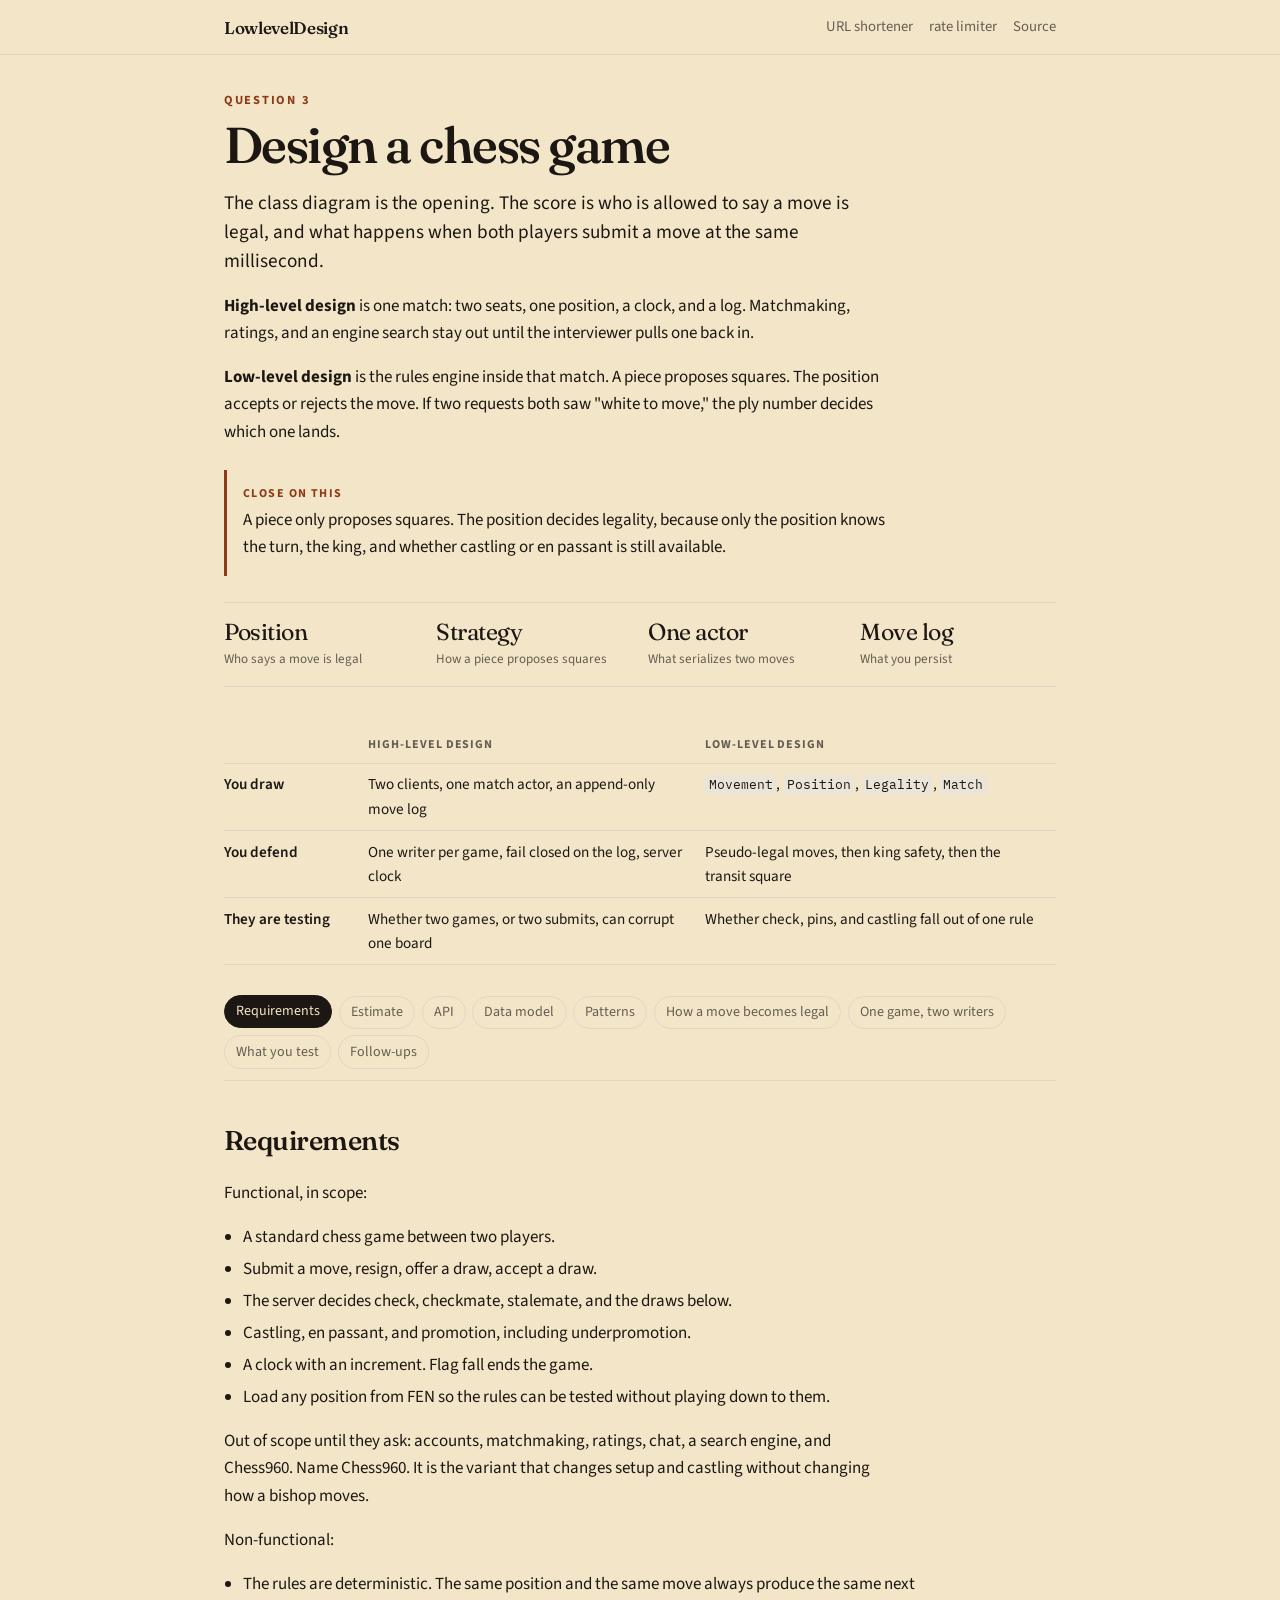
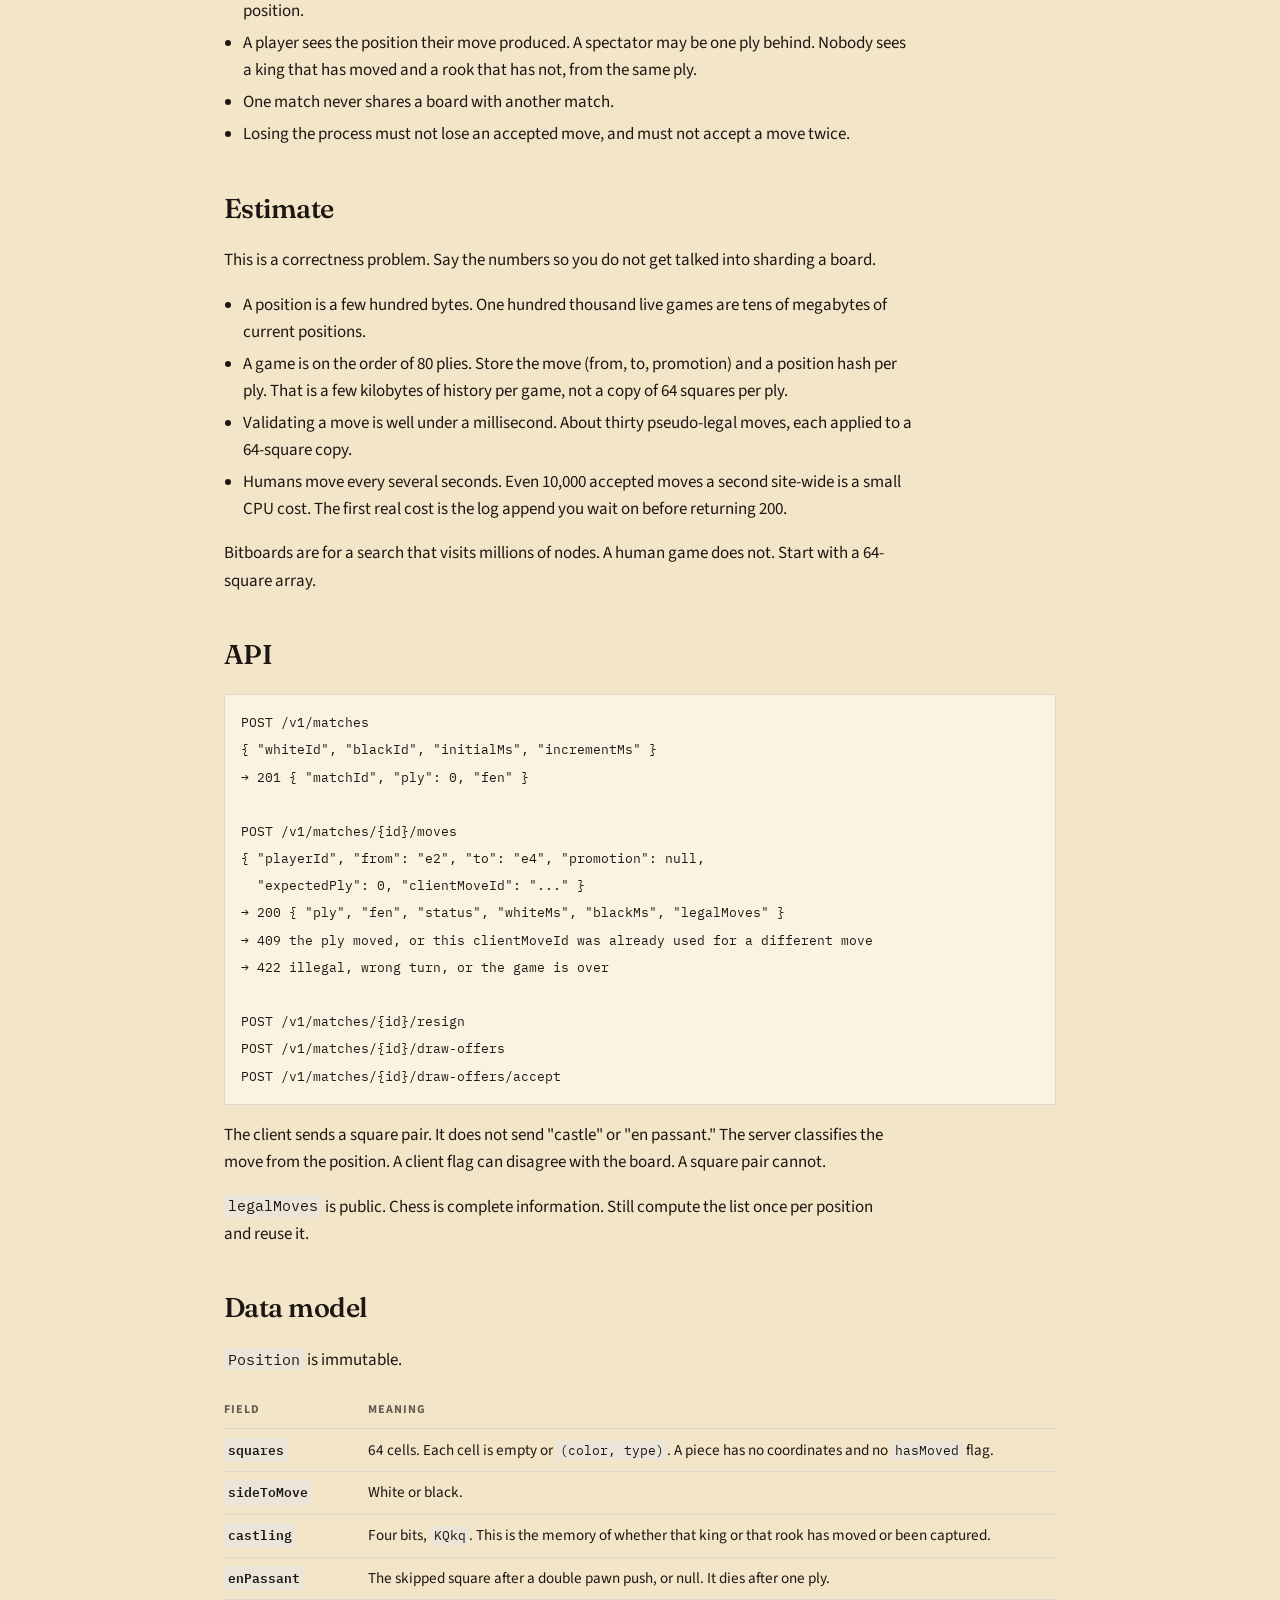
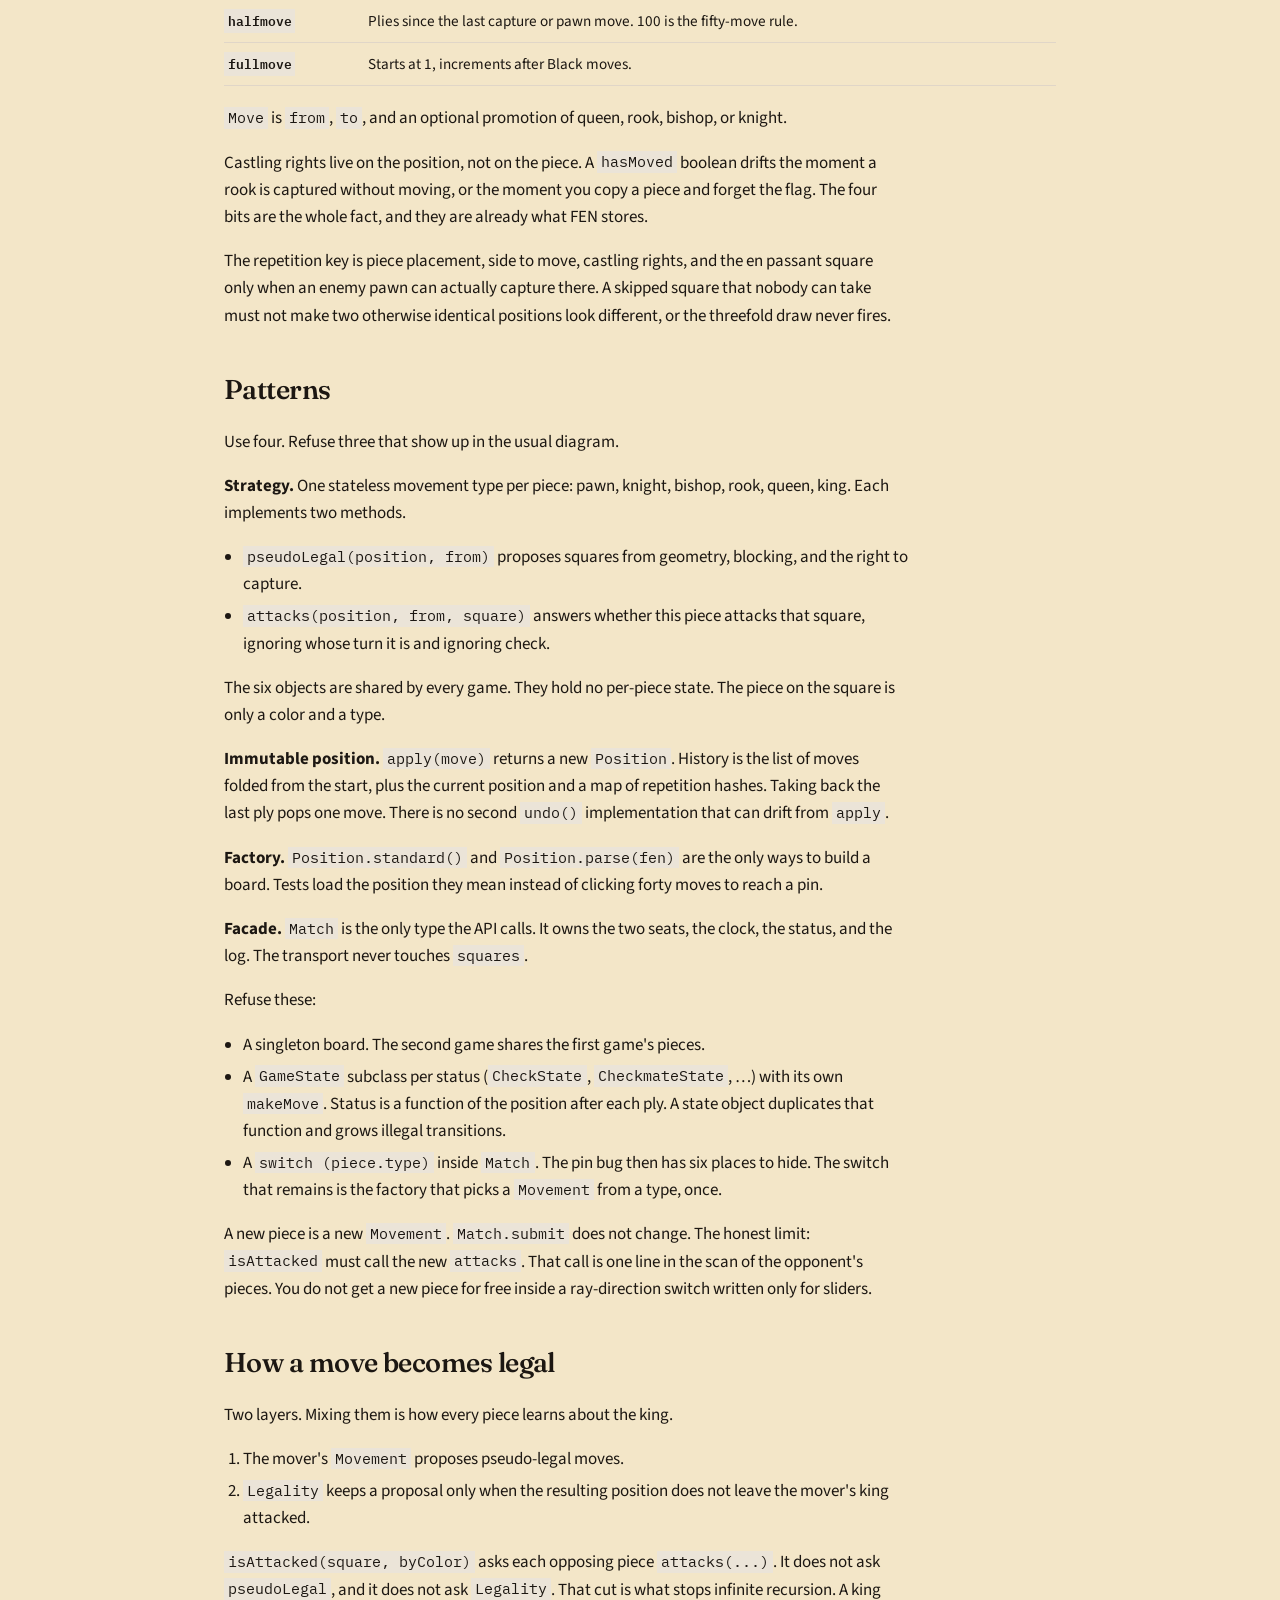
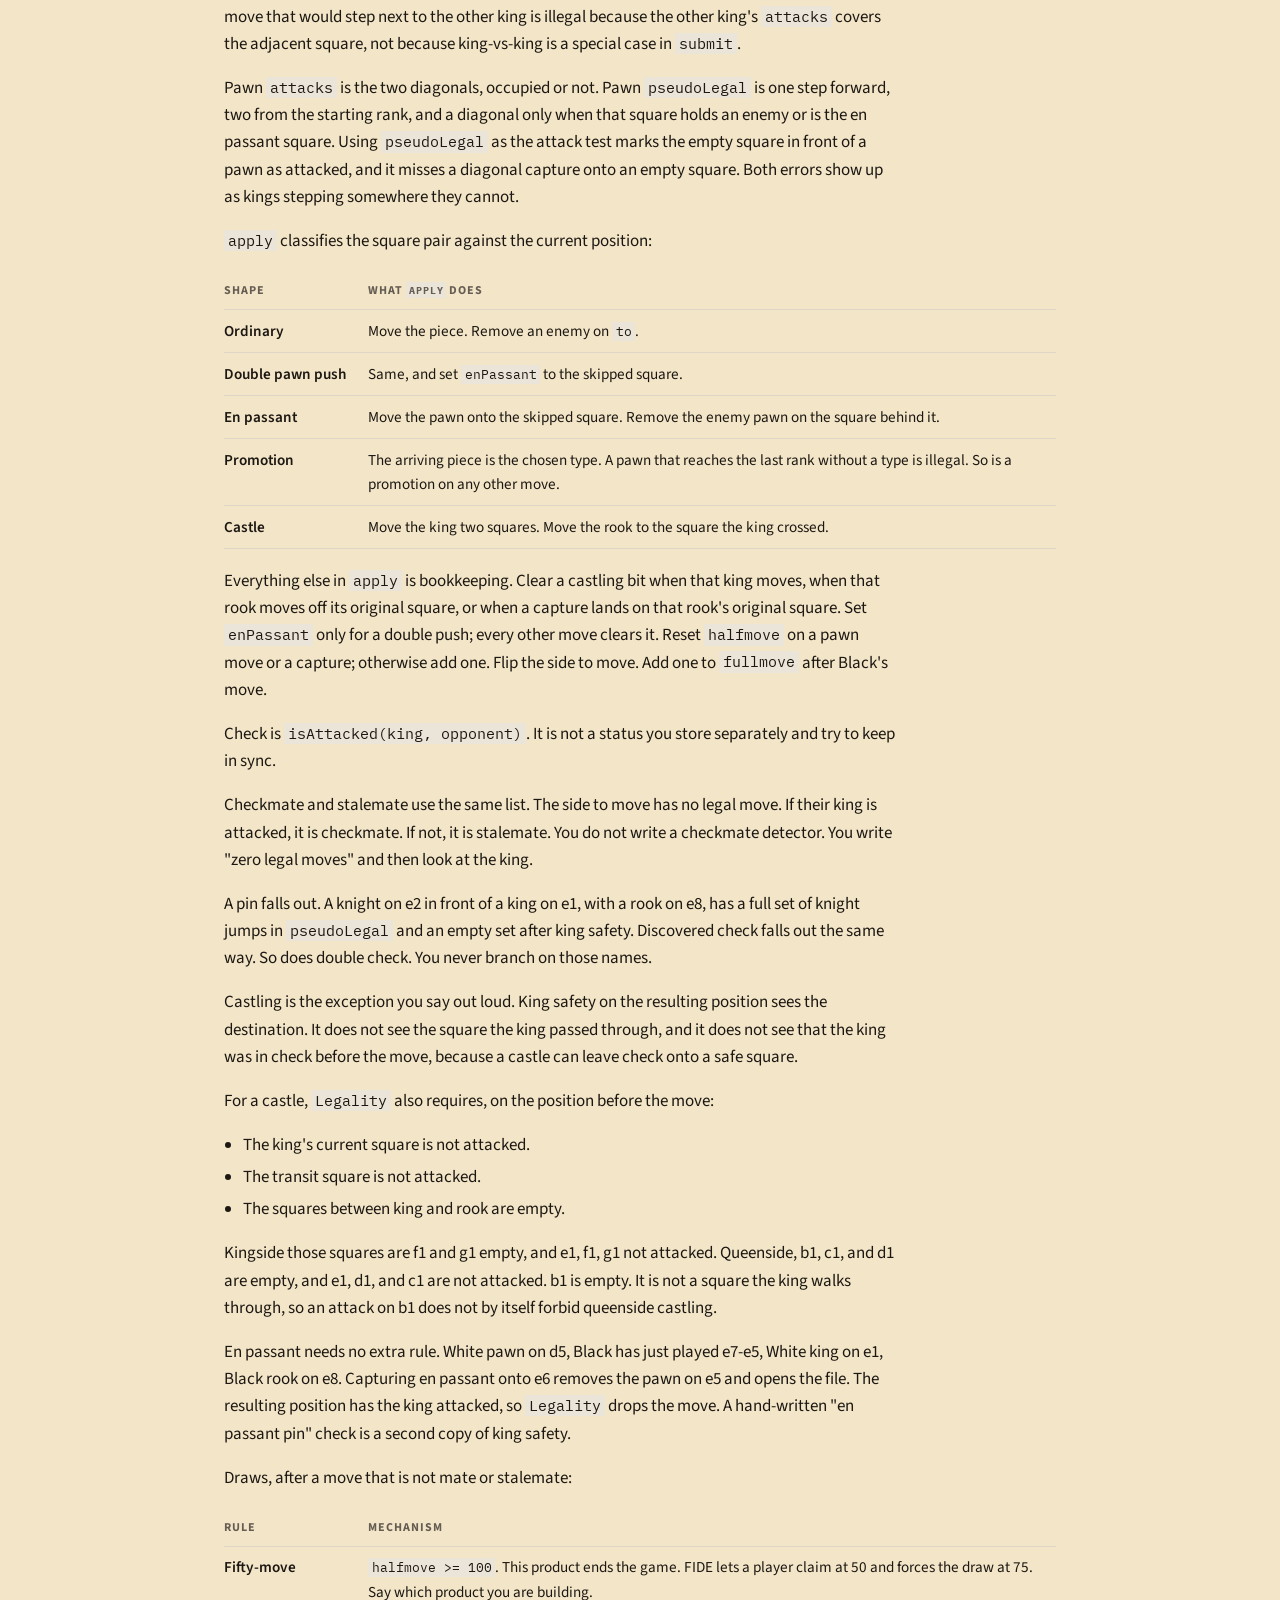
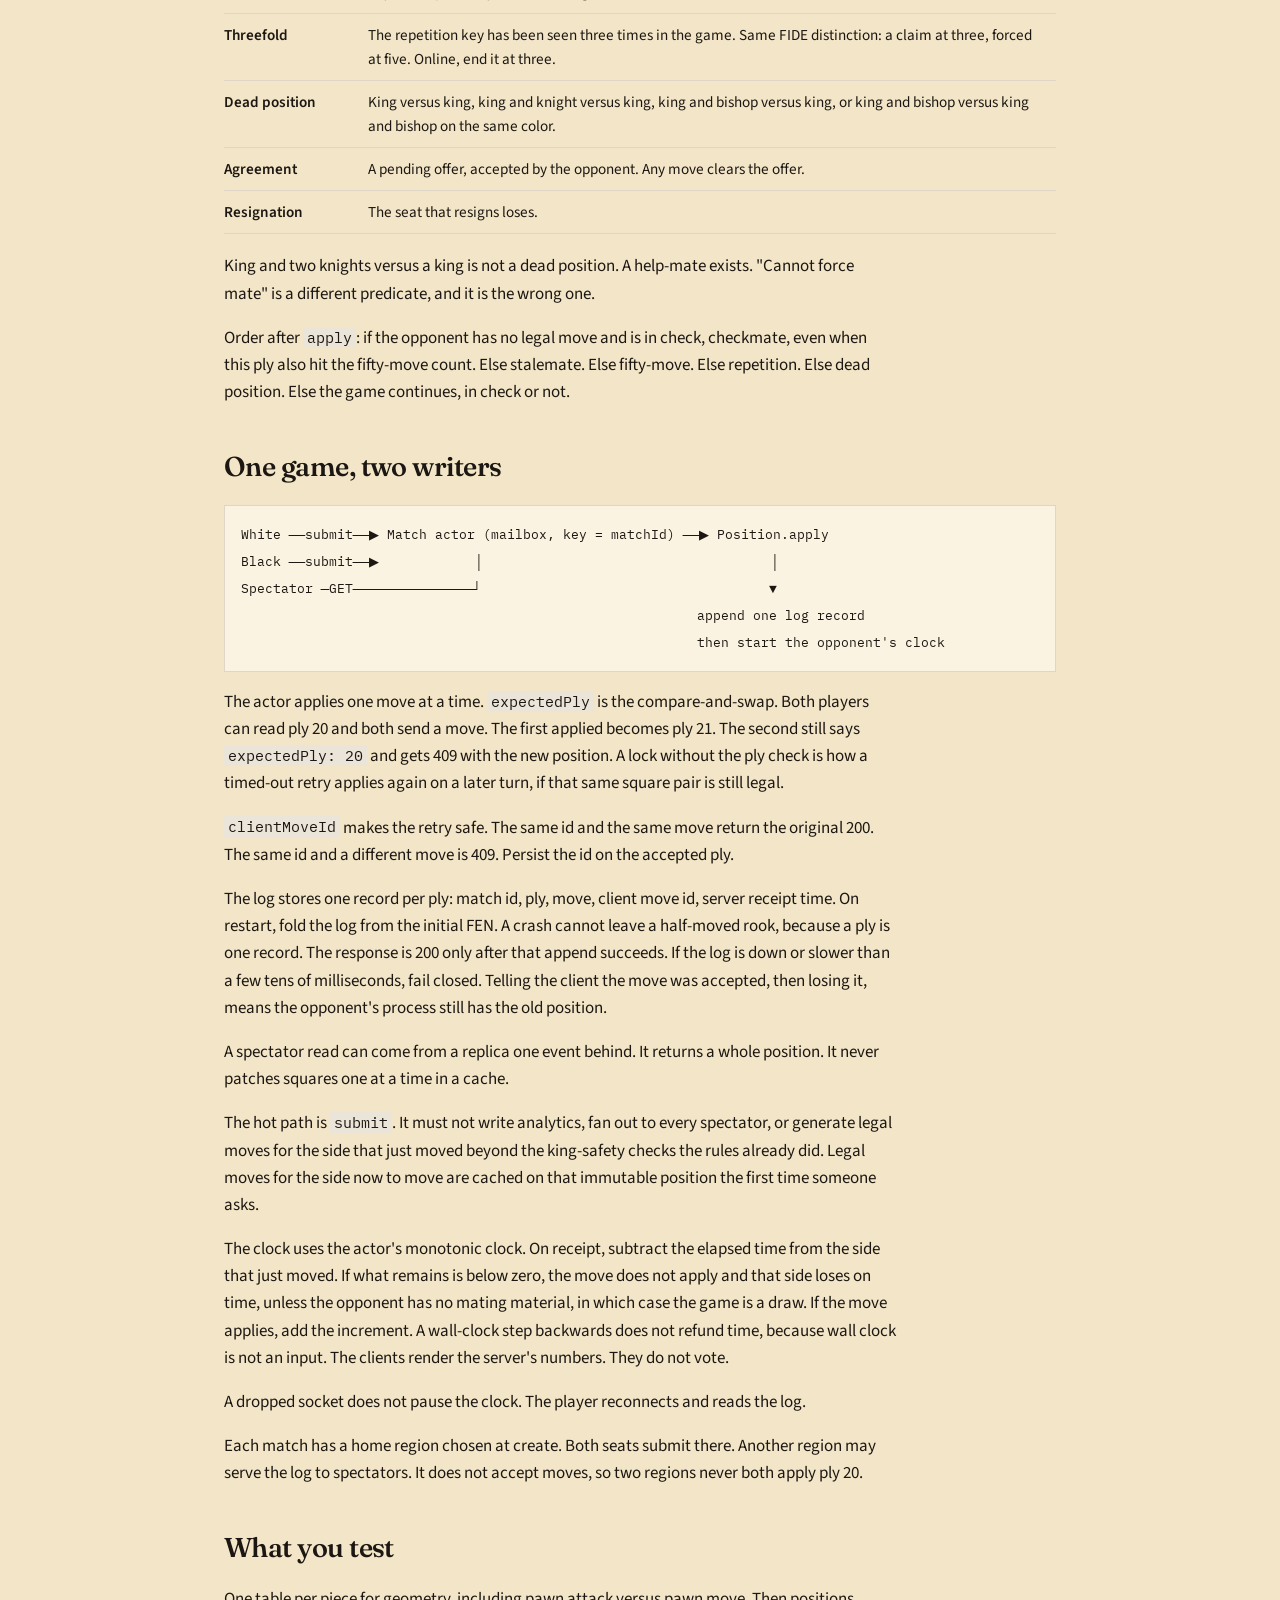
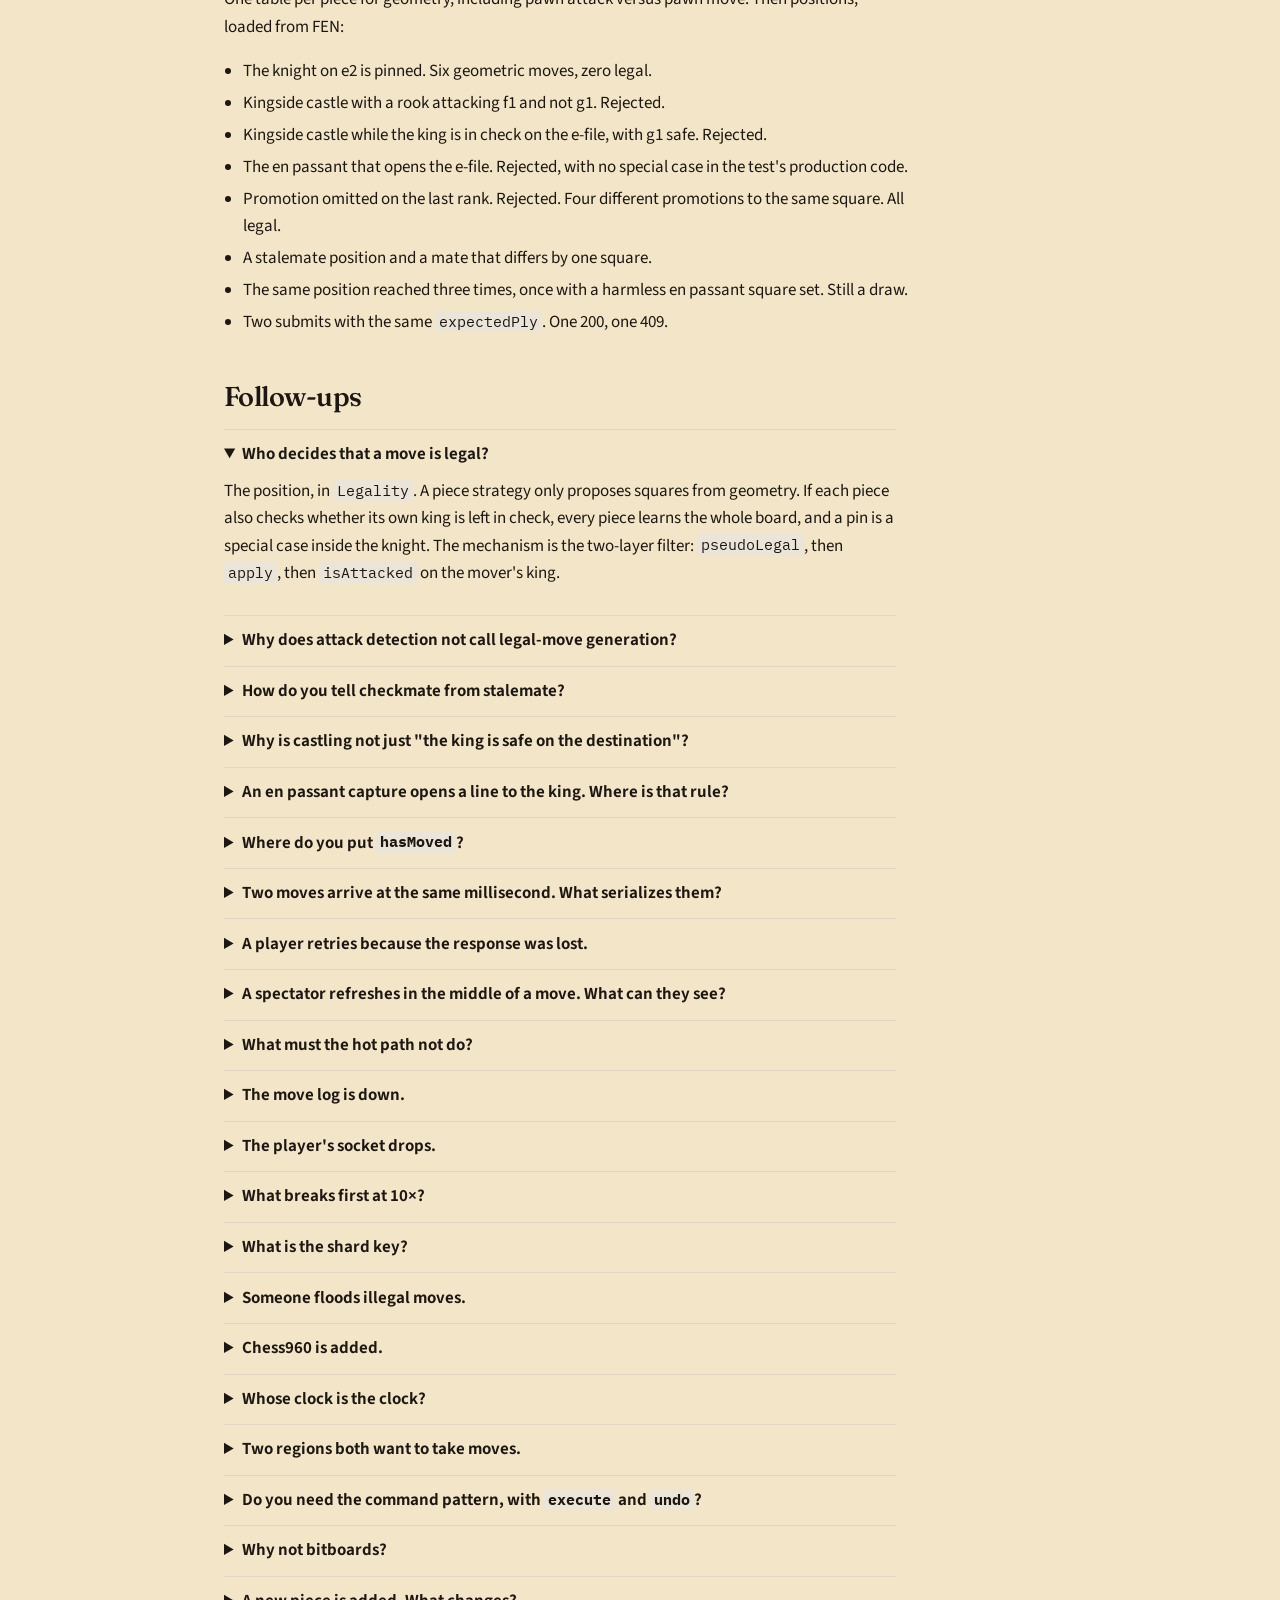
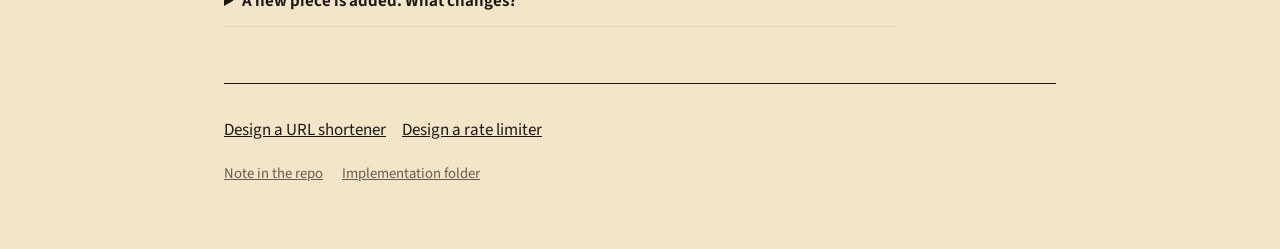
==== docs/chess/index.html @ bc248e8e "Add the chess game, with legality kept on the position." ====
<!DOCTYPE html>
<html lang="en">
<head>
  <meta charset="utf-8">
  <meta name="viewport" content="width=device-width, initial-scale=1">
  <title>Design a chess game · LowlevelDesign</title>
  <meta name="description" content="A piece only proposes squares. The position decides legality, because only the position knows the turn, the king, and whether castling or en passant is still available.">
  <link rel="canonical" href="https://kpvarma5899.github.io/LowlevelDesign/chess/">
  <link rel="preconnect" href="https://fonts.googleapis.com">
  <link rel="preconnect" href="https://fonts.gstatic.com" crossorigin>
  <link href="https://fonts.googleapis.com/css2?family=Fraunces:opsz,wght@9..144,560;9..144,640&family=IBM+Plex+Mono:wght@400;500&family=Source+Sans+3:ital,wght@0,400;0,600;0,700;1,400&display=swap" rel="stylesheet">
  <link rel="stylesheet" href="../assets/site.css">
</head>
<body>
  <header class="top">
    <div class="wrap top-inner">
      <a class="mark" href="../">LowlevelDesign</a>
      <nav class="top-nav" aria-label="Questions">
        <a href="../url-shortener/">URL shortener</a><a href="../rate-limiter/">rate limiter</a><a href="https://github.com/kpvarma5899/LowlevelDesign">Source</a>
      </nav>
    </div>
  </header>
  <main class="wrap question">
    <p class="kicker">Question 3</p>
    <h1>Design a chess game</h1>
    <p class="lede">The class diagram is the opening. The score is who is allowed to say a move is legal, and what happens when both players submit a move at the same millisecond.</p>
    <p class="preface"><strong>High-level design</strong> is one match: two seats, one position, a clock, and a log. Matchmaking, ratings, and an engine search stay out until the interviewer pulls one back in.</p><p class="preface"><strong>Low-level design</strong> is the rules engine inside that match. A piece proposes squares. The position accepts or rejects the move. If two requests both saw &quot;white to move,&quot; the ply number decides which one lands.</p>
    <blockquote class="close"><span class="close-label">Close on this</span>A piece only proposes squares. The position decides legality, because only the position knows the turn, the king, and whether castling or en passant is still available.</blockquote>
    <div class="stats"><div class="stat"><span class="stat-value">Position</span><span class="stat-label">Who says a move is legal</span></div><div class="stat"><span class="stat-value">Strategy</span><span class="stat-label">How a piece proposes squares</span></div><div class="stat"><span class="stat-value">One actor</span><span class="stat-label">What serializes two moves</span></div><div class="stat"><span class="stat-value">Move log</span><span class="stat-label">What you persist</span></div></div>
    <div class="table-wrap"><table class="compare"><thead><tr><th></th><th>High-level design</th><th>Low-level design</th></tr></thead><tbody><tr><th scope="row">You draw</th><td>Two clients, one match actor, an append-only move log</td><td><code>Movement</code>, <code>Position</code>, <code>Legality</code>, <code>Match</code></td></tr><tr><th scope="row">You defend</th><td>One writer per game, fail closed on the log, server clock</td><td>Pseudo-legal moves, then king safety, then the transit square</td></tr><tr><th scope="row">They are testing</th><td>Whether two games, or two submits, can corrupt one board</td><td>Whether check, pins, and castling fall out of one rule</td></tr></tbody></table></div>
    <nav class="sections" aria-label="Sections"><a href="#requirements">Requirements</a><a href="#estimate">Estimate</a><a href="#api">API</a><a href="#data-model">Data model</a><a href="#patterns">Patterns</a><a href="#how-a-move-becomes-legal">How a move becomes legal</a><a href="#one-game-two-writers">One game, two writers</a><a href="#what-you-test">What you test</a><a href="#follow-ups">Follow-ups</a></nav>
    <article class="prose"><h2 id="requirements">Requirements</h2>
<p>Functional, in scope:</p>
<ul><li>A standard chess game between two players.</li><li>Submit a move, resign, offer a draw, accept a draw.</li><li>The server decides check, checkmate, stalemate, and the draws below.</li><li>Castling, en passant, and promotion, including underpromotion.</li><li>A clock with an increment. Flag fall ends the game.</li><li>Load any position from FEN so the rules can be tested without playing down to them.</li></ul>
<p>Out of scope until they ask: accounts, matchmaking, ratings, chat, a search engine, and Chess960. Name Chess960. It is the variant that changes setup and castling without changing how a bishop moves.</p>
<p>Non-functional:</p>
<ul><li>The rules are deterministic. The same position and the same move always produce the same next position.</li><li>A player sees the position their move produced. A spectator may be one ply behind. Nobody sees a king that has moved and a rook that has not, from the same ply.</li><li>One match never shares a board with another match.</li><li>Losing the process must not lose an accepted move, and must not accept a move twice.</li></ul>
<h2 id="estimate">Estimate</h2>
<p>This is a correctness problem. Say the numbers so you do not get talked into sharding a board.</p>
<ul><li>A position is a few hundred bytes. One hundred thousand live games are tens of megabytes of current positions.</li><li>A game is on the order of 80 plies. Store the move (from, to, promotion) and a position hash per ply. That is a few kilobytes of history per game, not a copy of 64 squares per ply.</li><li>Validating a move is well under a millisecond. About thirty pseudo-legal moves, each applied to a 64-square copy.</li><li>Humans move every several seconds. Even 10,000 accepted moves a second site-wide is a small CPU cost. The first real cost is the log append you wait on before returning 200.</li></ul>
<p>Bitboards are for a search that visits millions of nodes. A human game does not. Start with a 64-square array.</p>
<h2 id="api">API</h2>
<pre><code>POST /v1/matches
{ &quot;whiteId&quot;, &quot;blackId&quot;, &quot;initialMs&quot;, &quot;incrementMs&quot; }
→ 201 { &quot;matchId&quot;, &quot;ply&quot;: 0, &quot;fen&quot; }

POST /v1/matches/{id}/moves
{ &quot;playerId&quot;, &quot;from&quot;: &quot;e2&quot;, &quot;to&quot;: &quot;e4&quot;, &quot;promotion&quot;: null,
  &quot;expectedPly&quot;: 0, &quot;clientMoveId&quot;: &quot;...&quot; }
→ 200 { &quot;ply&quot;, &quot;fen&quot;, &quot;status&quot;, &quot;whiteMs&quot;, &quot;blackMs&quot;, &quot;legalMoves&quot; }
→ 409 the ply moved, or this clientMoveId was already used for a different move
→ 422 illegal, wrong turn, or the game is over

POST /v1/matches/{id}/resign
POST /v1/matches/{id}/draw-offers
POST /v1/matches/{id}/draw-offers/accept</code></pre>
<p>The client sends a square pair. It does not send &quot;castle&quot; or &quot;en passant.&quot; The server classifies the move from the position. A client flag can disagree with the board. A square pair cannot.</p>
<p><code>legalMoves</code> is public. Chess is complete information. Still compute the list once per position and reuse it.</p>
<h2 id="data-model">Data model</h2>
<p><code>Position</code> is immutable.</p>
<div class="table-wrap"><table><thead><tr><th>Field</th><th>Meaning</th></tr></thead><tbody><tr><th scope="row"><code>squares</code></th><td>64 cells. Each cell is empty or <code>(color, type)</code>. A piece has no coordinates and no <code>hasMoved</code> flag.</td></tr><tr><th scope="row"><code>sideToMove</code></th><td>White or black.</td></tr><tr><th scope="row"><code>castling</code></th><td>Four bits, <code>KQkq</code>. This is the memory of whether that king or that rook has moved or been captured.</td></tr><tr><th scope="row"><code>enPassant</code></th><td>The skipped square after a double pawn push, or null. It dies after one ply.</td></tr><tr><th scope="row"><code>halfmove</code></th><td>Plies since the last capture or pawn move. 100 is the fifty-move rule.</td></tr><tr><th scope="row"><code>fullmove</code></th><td>Starts at 1, increments after Black moves.</td></tr></tbody></table></div>
<p><code>Move</code> is <code>from</code>, <code>to</code>, and an optional promotion of queen, rook, bishop, or knight.</p>
<p>Castling rights live on the position, not on the piece. A <code>hasMoved</code> boolean drifts the moment a rook is captured without moving, or the moment you copy a piece and forget the flag. The four bits are the whole fact, and they are already what FEN stores.</p>
<p>The repetition key is piece placement, side to move, castling rights, and the en passant square only when an enemy pawn can actually capture there. A skipped square that nobody can take must not make two otherwise identical positions look different, or the threefold draw never fires.</p>
<h2 id="patterns">Patterns</h2>
<p>Use four. Refuse three that show up in the usual diagram.</p>
<p><strong>Strategy.</strong> One stateless movement type per piece: pawn, knight, bishop, rook, queen, king. Each implements two methods.</p>
<ul><li><code>pseudoLegal(position, from)</code> proposes squares from geometry, blocking, and the right to capture.</li><li><code>attacks(position, from, square)</code> answers whether this piece attacks that square, ignoring whose turn it is and ignoring check.</li></ul>
<p>The six objects are shared by every game. They hold no per-piece state. The piece on the square is only a color and a type.</p>
<p><strong>Immutable position.</strong> <code>apply(move)</code> returns a new <code>Position</code>. History is the list of moves folded from the start, plus the current position and a map of repetition hashes. Taking back the last ply pops one move. There is no second <code>undo()</code> implementation that can drift from <code>apply</code>.</p>
<p><strong>Factory.</strong> <code>Position.standard()</code> and <code>Position.parse(fen)</code> are the only ways to build a board. Tests load the position they mean instead of clicking forty moves to reach a pin.</p>
<p><strong>Facade.</strong> <code>Match</code> is the only type the API calls. It owns the two seats, the clock, the status, and the log. The transport never touches <code>squares</code>.</p>
<p>Refuse these:</p>
<ul><li>A singleton board. The second game shares the first game's pieces.</li><li>A <code>GameState</code> subclass per status (<code>CheckState</code>, <code>CheckmateState</code>, …) with its own <code>makeMove</code>. Status is a function of the position after each ply. A state object duplicates that function and grows illegal transitions.</li><li>A <code>switch (piece.type)</code> inside <code>Match</code>. The pin bug then has six places to hide. The switch that remains is the factory that picks a <code>Movement</code> from a type, once.</li></ul>
<p>A new piece is a new <code>Movement</code>. <code>Match.submit</code> does not change. The honest limit: <code>isAttacked</code> must call the new <code>attacks</code>. That call is one line in the scan of the opponent's pieces. You do not get a new piece for free inside a ray-direction switch written only for sliders.</p>
<h2 id="how-a-move-becomes-legal">How a move becomes legal</h2>
<p>Two layers. Mixing them is how every piece learns about the king.</p>
<ol><li>The mover's <code>Movement</code> proposes pseudo-legal moves.</li><li><code>Legality</code> keeps a proposal only when the resulting position does not leave the mover's king attacked.</li></ol>
<p><code>isAttacked(square, byColor)</code> asks each opposing piece <code>attacks(...)</code>. It does not ask <code>pseudoLegal</code>, and it does not ask <code>Legality</code>. That cut is what stops infinite recursion. A king move that would step next to the other king is illegal because the other king's <code>attacks</code> covers the adjacent square, not because king-vs-king is a special case in <code>submit</code>.</p>
<p>Pawn <code>attacks</code> is the two diagonals, occupied or not. Pawn <code>pseudoLegal</code> is one step forward, two from the starting rank, and a diagonal only when that square holds an enemy or is the en passant square. Using <code>pseudoLegal</code> as the attack test marks the empty square in front of a pawn as attacked, and it misses a diagonal capture onto an empty square. Both errors show up as kings stepping somewhere they cannot.</p>
<p><code>apply</code> classifies the square pair against the current position:</p>
<div class="table-wrap"><table><thead><tr><th>Shape</th><th>What <code>apply</code> does</th></tr></thead><tbody><tr><th scope="row">Ordinary</th><td>Move the piece. Remove an enemy on <code>to</code>.</td></tr><tr><th scope="row">Double pawn push</th><td>Same, and set <code>enPassant</code> to the skipped square.</td></tr><tr><th scope="row">En passant</th><td>Move the pawn onto the skipped square. Remove the enemy pawn on the square behind it.</td></tr><tr><th scope="row">Promotion</th><td>The arriving piece is the chosen type. A pawn that reaches the last rank without a type is illegal. So is a promotion on any other move.</td></tr><tr><th scope="row">Castle</th><td>Move the king two squares. Move the rook to the square the king crossed.</td></tr></tbody></table></div>
<p>Everything else in <code>apply</code> is bookkeeping. Clear a castling bit when that king moves, when that rook moves off its original square, or when a capture lands on that rook's original square. Set <code>enPassant</code> only for a double push; every other move clears it. Reset <code>halfmove</code> on a pawn move or a capture; otherwise add one. Flip the side to move. Add one to <code>fullmove</code> after Black's move.</p>
<p>Check is <code>isAttacked(king, opponent)</code>. It is not a status you store separately and try to keep in sync.</p>
<p>Checkmate and stalemate use the same list. The side to move has no legal move. If their king is attacked, it is checkmate. If not, it is stalemate. You do not write a checkmate detector. You write &quot;zero legal moves&quot; and then look at the king.</p>
<p>A pin falls out. A knight on e2 in front of a king on e1, with a rook on e8, has a full set of knight jumps in <code>pseudoLegal</code> and an empty set after king safety. Discovered check falls out the same way. So does double check. You never branch on those names.</p>
<p>Castling is the exception you say out loud. King safety on the resulting position sees the destination. It does not see the square the king passed through, and it does not see that the king was in check before the move, because a castle can leave check onto a safe square.</p>
<p>For a castle, <code>Legality</code> also requires, on the position before the move:</p>
<ul><li>The king's current square is not attacked.</li><li>The transit square is not attacked.</li><li>The squares between king and rook are empty.</li></ul>
<p>Kingside those squares are f1 and g1 empty, and e1, f1, g1 not attacked. Queenside, b1, c1, and d1 are empty, and e1, d1, and c1 are not attacked. b1 is empty. It is not a square the king walks through, so an attack on b1 does not by itself forbid queenside castling.</p>
<p>En passant needs no extra rule. White pawn on d5, Black has just played e7-e5, White king on e1, Black rook on e8. Capturing en passant onto e6 removes the pawn on e5 and opens the file. The resulting position has the king attacked, so <code>Legality</code> drops the move. A hand-written &quot;en passant pin&quot; check is a second copy of king safety.</p>
<p>Draws, after a move that is not mate or stalemate:</p>
<div class="table-wrap"><table><thead><tr><th>Rule</th><th>Mechanism</th></tr></thead><tbody><tr><th scope="row">Fifty-move</th><td><code>halfmove &gt;= 100</code>. This product ends the game. FIDE lets a player claim at 50 and forces the draw at 75. Say which product you are building.</td></tr><tr><th scope="row">Threefold</th><td>The repetition key has been seen three times in the game. Same FIDE distinction: a claim at three, forced at five. Online, end it at three.</td></tr><tr><th scope="row">Dead position</th><td>King versus king, king and knight versus king, king and bishop versus king, or king and bishop versus king and bishop on the same color.</td></tr><tr><th scope="row">Agreement</th><td>A pending offer, accepted by the opponent. Any move clears the offer.</td></tr><tr><th scope="row">Resignation</th><td>The seat that resigns loses.</td></tr></tbody></table></div>
<p>King and two knights versus a king is not a dead position. A help-mate exists. &quot;Cannot force mate&quot; is a different predicate, and it is the wrong one.</p>
<p>Order after <code>apply</code>: if the opponent has no legal move and is in check, checkmate, even when this ply also hit the fifty-move count. Else stalemate. Else fifty-move. Else repetition. Else dead position. Else the game continues, in check or not.</p>
<h2 id="one-game-two-writers">One game, two writers</h2>
<pre><code>White ──submit──▶ Match actor (mailbox, key = matchId) ──▶ Position.apply
Black ──submit──▶            │                                    │
Spectator ─GET───────────────┘                                    ▼
                                                         append one log record
                                                         then start the opponent's clock</code></pre>
<p>The actor applies one move at a time. <code>expectedPly</code> is the compare-and-swap. Both players can read ply 20 and both send a move. The first applied becomes ply 21. The second still says <code>expectedPly: 20</code> and gets 409 with the new position. A lock without the ply check is how a timed-out retry applies again on a later turn, if that same square pair is still legal.</p>
<p><code>clientMoveId</code> makes the retry safe. The same id and the same move return the original 200. The same id and a different move is 409. Persist the id on the accepted ply.</p>
<p>The log stores one record per ply: match id, ply, move, client move id, server receipt time. On restart, fold the log from the initial FEN. A crash cannot leave a half-moved rook, because a ply is one record. The response is 200 only after that append succeeds. If the log is down or slower than a few tens of milliseconds, fail closed. Telling the client the move was accepted, then losing it, means the opponent's process still has the old position.</p>
<p>A spectator read can come from a replica one event behind. It returns a whole position. It never patches squares one at a time in a cache.</p>
<p>The hot path is <code>submit</code>. It must not write analytics, fan out to every spectator, or generate legal moves for the side that just moved beyond the king-safety checks the rules already did. Legal moves for the side now to move are cached on that immutable position the first time someone asks.</p>
<p>The clock uses the actor's monotonic clock. On receipt, subtract the elapsed time from the side that just moved. If what remains is below zero, the move does not apply and that side loses on time, unless the opponent has no mating material, in which case the game is a draw. If the move applies, add the increment. A wall-clock step backwards does not refund time, because wall clock is not an input. The clients render the server's numbers. They do not vote.</p>
<p>A dropped socket does not pause the clock. The player reconnects and reads the log.</p>
<p>Each match has a home region chosen at create. Both seats submit there. Another region may serve the log to spectators. It does not accept moves, so two regions never both apply ply 20.</p>
<h2 id="what-you-test">What you test</h2>
<p>One table per piece for geometry, including pawn attack versus pawn move. Then positions, loaded from FEN:</p>
<ul><li>The knight on e2 is pinned. Six geometric moves, zero legal.</li><li>Kingside castle with a rook attacking f1 and not g1. Rejected.</li><li>Kingside castle while the king is in check on the e-file, with g1 safe. Rejected.</li><li>The en passant that opens the e-file. Rejected, with no special case in the test's production code.</li><li>Promotion omitted on the last rank. Rejected. Four different promotions to the same square. All legal.</li><li>A stalemate position and a mate that differs by one square.</li><li>The same position reached three times, once with a harmless en passant square set. Still a draw.</li><li>Two submits with the same <code>expectedPly</code>. One 200, one 409.</li></ul>
<h2 id="follow-ups">Follow-ups</h2>
<details class="qa" open>
        <summary>Who decides that a move is legal?</summary>
        <div class="qa-body"><p>The position, in <code>Legality</code>. A piece strategy only proposes squares from geometry. If each piece also checks whether its own king is left in check, every piece learns the whole board, and a pin is a special case inside the knight. The mechanism is the two-layer filter: <code>pseudoLegal</code>, then <code>apply</code>, then <code>isAttacked</code> on the mover's king.</p></div>
      </details>
<details class="qa">
        <summary>Why does attack detection not call legal-move generation?</summary>
        <div class="qa-body"><p><code>isAttacked</code> is on the path that decides whether a move is legal. If it calls back into <code>Legality</code>, a king move recurses forever. <code>attacks</code> is geometry only. Pawn attacks are the diagonals even when the square is empty. That is also why a king cannot step diagonally in front of a pawn.</p></div>
      </details>
<details class="qa">
        <summary>How do you tell checkmate from stalemate?</summary>
        <div class="qa-body"><p>The side to move has no legal move. Attacked king: checkmate. Safe king: stalemate. Both answers come from the list you already built to accept the previous move's result. A dedicated mate search that forgets stalemate will call a stalemate a win.</p></div>
      </details>
<details class="qa">
        <summary>Why is castling not just &quot;the king is safe on the destination&quot;?</summary>
        <div class="qa-body"><p>The destination test does not look at the square the king crossed, and a castle can leave a check. White king on e1 in check from a rook on e8 can land on a safe g1 if you only inspect the result. Reject a castle when e1, the transit square, or the destination is attacked. Kingside transit is f1. Queenside transit is d1. An attack on b1 does not forbid queenside castling. b1 only has to be empty.</p></div>
      </details>
<details class="qa">
        <summary>An en passant capture opens a line to the king. Where is that rule?</summary>
        <div class="qa-body"><p>Nowhere of its own. Apply the capture, including removing the pawn that was passed, and ask whether the mover's king is attacked. White pawn d5 takes on e6, the black pawn on e5 disappears, the rook on e8 sees the king on e1. The move is dropped by the same filter as a pin. A second &quot;en passant pin&quot; function will drift from that filter.</p></div>
      </details>
<details class="qa">
        <summary>Where do you put <code>hasMoved</code>?</summary>
        <div class="qa-body"><p>On the position, as four castling bits. A boolean on the rook is wrong the moment the rook is captured on its home square without ever moving: the other side's right has to disappear, and the captured piece may already be off the board. FEN already stores the four bits. Clearing them inside <code>apply</code> on a king move, a rook move, or a capture on a home rook square keeps a single writer.</p></div>
      </details>
<details class="qa">
        <summary>Two moves arrive at the same millisecond. What serializes them?</summary>
        <div class="qa-body"><p>One actor per <code>matchId</code>, and <code>expectedPly</code> on the write. The mailbox orders the two requests. The first apply advances the ply. The second fails the compare with 409. Check-then-apply from two gateway threads, with no ply condition, lets both observe &quot;white to move&quot; and both write. The durable form of the same lock is an append of ply N that is unique on <code>(matchId, ply)</code>.</p></div>
      </details>
<details class="qa">
        <summary>A player retries because the response was lost.</summary>
        <div class="qa-body"><p>Same <code>clientMoveId</code> and the same move returns the stored 200 and does not append again. The id is kept with the ply. A lock alone does not do this: after a timeout the client retries, the ply has moved, and a still-legal square pair would be applied a second time.</p></div>
      </details>
<details class="qa">
        <summary>A spectator refreshes in the middle of a move. What can they see?</summary>
        <div class="qa-body"><p>A whole position from ply N or ply N+1. The log record is the ply. The response to the mover is the position the actor just produced, so the mover has read-your-writes. A replica can lag by one record. A cache that updates the king square and the rook square as two writes can show a castle half-done. Do not cache squares. Cache positions.</p></div>
      </details>
<details class="qa">
        <summary>What must the hot path not do?</summary>
        <div class="qa-body"><p><code>submit</code> applies one pure function and appends one record. It does not write an analytics event in that request, and it does not notify spectators synchronously. Legal-move dots for the side to move are memoized on the position, which is immutable, so the memo cannot go stale underneath a later ply.</p></div>
      </details>
<details class="qa">
        <summary>The move log is down.</summary>
        <div class="qa-body"><p>Fail closed. Return an error, leave the ply where it was, let the client retry the same <code>clientMoveId</code>. Accepting the move in memory and hoping the log returns means a restart resurrects the other position. A log that takes longer than a few tens of milliseconds has already failed. The clock does not depend on the log. It is monotonic time inside the actor.</p></div>
      </details>
<details class="qa">
        <summary>The player's socket drops.</summary>
        <div class="qa-body"><p>The clock keeps running. Flag fall still counts. Reconnect is a read of the log. Pausing on disconnect turns a dropped network into free time.</p></div>
      </details>
<details class="qa">
        <summary>What breaks first at 10×?</summary>
        <div class="qa-body"><p>Not the rules. A move check is under a millisecond, and 10× human traffic is still a small CPU number. The first limit is the commit you wait for on every ply, if each move forces its own fsync. Group the commits by a few milliseconds, and still wait for the commit before 200. The second limit is the actor thread, if a search or a spectator fanout runs on it. The bot is another client of <code>submit</code>. It thinks somewhere else.</p></div>
      </details>
<details class="qa">
        <summary>What is the shard key?</summary>
        <div class="qa-body"><p><code>matchId</code>. Every ply of that game goes to the same actor and the same log partition. Split the plies and two regions can both accept ply 20. A player's other games are other match ids and can live elsewhere.</p></div>
      </details>
<details class="qa">
        <summary>Someone floods illegal moves.</summary>
        <div class="qa-body"><p>Reject wrong turn, illegal geometry, and &quot;game over&quot; before any append. That check is in memory on the actor. A flood of legal-looking garbage still costs a <code>Legality</code> call, so put a small per-player limit on <code>submit</code> in front of the actor. One premove is enough if you want premoves, and it is checked again when that ply arrives. It is not an applied move.</p></div>
      </details>
<details class="qa">
        <summary>Chess960 is added.</summary>
        <div class="qa-body"><p>Movement strategies stay. The starting position becomes a parameter, and castling stops meaning &quot;king moves two squares and the rook is in the corner.&quot; One function returns king from, king to, rook from, rook to, and the transit squares, from the rights and the current squares. Standard chess is that function with the rooks on a and h. Encoding &quot;h1 rook to f1&quot; in <code>apply</code> is the line Chess960 breaks.</p></div>
      </details>
<details class="qa">
        <summary>Whose clock is the clock?</summary>
        <div class="qa-body"><p>The actor's monotonic clock. Subtract elapsed time when the move arrives, then add the increment only if the move is accepted. A backwards NTP step on a wall clock must not put time back, so wall clock is not an input. If the receipt time is already past zero, the move is not applied. Mate on a move that arrived in time is still mate. Flag fall against a side with no mating material is a draw, using the same material check as a dead position.</p></div>
      </details>
<details class="qa">
        <summary>Two regions both want to take moves.</summary>
        <div class="qa-body"><p>Only the home region, chosen at create, accepts <code>submit</code>. Other regions serve the log to spectators. The games are disjoint by <code>matchId</code>, so a ply does not need a cross-region lock. Letting both regions write means the uniqueness of <code>(matchId, ply)</code> becomes a distributed transaction on the hot path.</p></div>
      </details>
<details class="qa">
        <summary>Do you need the command pattern, with <code>execute</code> and <code>undo</code>?</summary>
        <div class="qa-body"><p>The move is a value and <code>apply</code> is a pure function. Undo of the last ply pops that value and keeps the previous position, which you already hold. A mutable <code>undo</code> is a second writer of the same squares. The tests will pass on <code>apply</code> and fail on <code>undo</code>, or the reverse. Folding the log from the initial FEN is the restart path, and it is the same function as live play.</p></div>
      </details>
<details class="qa">
        <summary>Why not bitboards?</summary>
        <div class="qa-body"><p>A search that visits millions of nodes is paying for move generation. This match visits about thirty moves per human ply. A <code>Piece[64]</code> is the model you can draw and test. Bitboards are the optimization after a profiler shows <code>apply</code> inside a bot, and that bot should not run on the match actor anyway.</p></div>
      </details>
<details class="qa">
        <summary>A new piece is added. What changes?</summary>
        <div class="qa-body"><p>A new <code>Movement</code> with <code>pseudoLegal</code> and <code>attacks</code>. <code>isAttacked</code> already loops pieces and calls <code>attacks</code>, so the scan does not grow a branch. <code>Match</code>, the log, the clock, and the ply check stay. What does not work is a ray scanner that knows rooks move orthogonally and bishops diagonally as hard-coded directions. A fairy slider with a new leap is an edit in that scanner, which is how the castling bug gets a neighbor.</p></div>
      </details></article>
    <footer class="end">
      <p><a href="../url-shortener/">Design a URL shortener</a><a href="../rate-limiter/">Design a rate limiter</a></p>
      <p class="end-links">
        <a href="https://github.com/kpvarma5899/LowlevelDesign/blob/main/questions/chess/README.md">Note in the repo</a>
        <a href="https://github.com/kpvarma5899/LowlevelDesign/tree/main/questions/chess/src">Implementation folder</a>
      </p>
    </footer>
  </main>
  <script src="../assets/site.js"></script>
</body>
</html>
---- docs/assets/site.css ----
:root {
  --paper: #f3e6c8;
  --paper-2: #fbf3e2;
  --ink: #1c1712;
  --muted: #655d53;
  --rule: #e0d6c8;
  --accent: #8d3b16;
  --ok: #1f6b45;
  --warn: #8a5a00;
  --info: #1e4d7b;
  --serif: "Fraunces", "Iowan Old Style", Palatino, Georgia, serif;
  --sans: "Source Sans 3", "Avenir Next", "Segoe UI", sans-serif;
  --mono: "IBM Plex Mono", "SF Mono", ui-monospace, monospace;
  --measure: 42rem;
  color-scheme: light;
}

* { box-sizing: border-box; }

html { scroll-behavior: smooth; background: #f3e6c8; }

body {
  margin: 0;
  background: var(--paper);
  color: var(--ink);
  font-family: var(--sans);
  font-size: 1.0625rem;
  line-height: 1.6;
}

a { color: inherit; }

a:hover { color: var(--accent); }

:focus-visible {
  outline: 2px solid var(--accent);
  outline-offset: 3px;
}

.wrap {
  width: min(52rem, calc(100% - 2.5rem));
  margin: 0 auto;
}

.top {
  position: sticky;
  top: 0;
  z-index: 4;
  background: var(--paper);
  border-bottom: 1px solid var(--rule);
}

.top-inner {
  display: flex;
  align-items: center;
  justify-content: space-between;
  flex-wrap: wrap;
  gap: 0.35rem 1rem;
  min-height: 3.4rem;
}

.mark {
  font-family: var(--serif);
  font-weight: 560;
  text-decoration: none;
  letter-spacing: -0.02em;
}

.top-nav {
  display: flex;
  gap: 1rem;
}

.top-nav a {
  color: var(--muted);
  text-decoration: none;
  font-size: 0.92rem;
}

.kicker {
  margin: 2.2rem 0 0.4rem;
  color: var(--accent);
  font-size: 0.78rem;
  font-weight: 700;
  letter-spacing: 0.14em;
  text-transform: uppercase;
}

h1 {
  margin: 0;
  font-family: var(--serif);
  font-weight: 560;
  font-size: clamp(2.1rem, 4vw, 3.15rem);
  line-height: 1.12;
  letter-spacing: -0.03em;
}

.lede {
  max-width: var(--measure);
  margin: 1rem 0 0;
  font-size: 1.2rem;
  line-height: 1.5;
}

.preface {
  max-width: var(--measure);
  color: var(--ink);
}

.path {
  font-family: var(--mono);
  font-size: 0.92em;
}

.home .lede { margin-bottom: 2rem; }

.index {
  list-style: none;
  margin: 0 0 4rem;
  padding: 0;
  border-top: 1px solid var(--ink);
}

.index li { border-bottom: 1px solid var(--rule); }

.index a {
  display: grid;
  grid-template-columns: 3rem 1fr;
  column-gap: 1rem;
  row-gap: 0.45rem;
  padding: 1.4rem 0 1.5rem;
  text-decoration: none;
}

.index .num {
  grid-row: 1 / span 2;
  font-family: var(--mono);
  font-size: 0.82rem;
  color: var(--muted);
  padding-top: 0.45rem;
}

.index .card-title {
  font-family: var(--serif);
  font-size: 1.7rem;
  letter-spacing: -0.02em;
  line-height: 1.2;
}

.index .card-close {
  grid-column: 2;
  color: var(--muted);
  max-width: 40rem;
}

.close {
  margin: 1.5rem 0 0;
  padding: 0.9rem 0 0.9rem 1rem;
  border-left: 3px solid var(--accent);
  max-width: var(--measure);
}

.close-label {
  display: block;
  margin-bottom: 0.25rem;
  color: var(--accent);
  font-size: 0.75rem;
  font-weight: 700;
  letter-spacing: 0.12em;
  text-transform: uppercase;
}

.stats {
  display: grid;
  grid-template-columns: repeat(4, 1fr);
  gap: 1rem;
  margin: 1.6rem 0 0;
  padding: 1rem 0;
  border-top: 1px solid var(--rule);
  border-bottom: 1px solid var(--rule);
}

.stat-value {
  display: block;
  font-family: var(--serif);
  font-size: 1.45rem;
  letter-spacing: -0.02em;
  line-height: 1.15;
}

.stat-label {
  display: block;
  margin-top: 0.25rem;
  color: var(--muted);
  font-size: 0.82rem;
}

.compare { margin-top: 1.4rem; }

.sections {
  position: sticky;
  top: 3.4rem;
  z-index: 3;
  display: flex;
  flex-wrap: wrap;
  gap: 0.4rem;
  margin: 1.2rem 0 0;
  padding: 0.7rem 0;
  background: var(--paper);
  border-bottom: 1px solid var(--rule);
}

.sections a {
  flex: 0 0 auto;
  text-decoration: none;
  border: 1px solid var(--rule);
  border-radius: 999px;
  padding: 0.28rem 0.7rem;
  color: var(--muted);
  font-size: 0.88rem;
  background: var(--paper);
}

.sections a.is-active {
  color: var(--paper);
  background: var(--ink);
  border-color: var(--ink);
}

.prose { padding-bottom: 1rem; }

.prose h2 {
  margin: 2.4rem 0 0.7rem;
  font-family: var(--serif);
  font-size: 1.7rem;
  font-weight: 560;
  letter-spacing: -0.02em;
  scroll-margin-top: 7.2rem;
}

.prose h3 {
  margin: 1.6rem 0 0.4rem;
  font-size: 1.05rem;
  font-weight: 700;
}

.prose p,
.prose li { max-width: var(--measure); }

.prose ul,
.prose ol { padding-left: 1.2rem; }

.prose li + li { margin-top: 0.3rem; }

code {
  font-family: var(--mono);
  font-size: 0.86em;
  background: #ebe4d8;
  padding: 0.08em 0.28em;
}

pre {
  max-width: 100%;
  overflow-x: auto;
  background: var(--paper-2);
  border: 1px solid var(--rule);
  padding: 0.9rem 1rem;
}

pre code {
  background: transparent;
  padding: 0;
  font-size: 0.82rem;
  line-height: 1.5;
}

.table-wrap {
  max-width: 100%;
  overflow-x: auto;
  margin: 1rem 0 1.2rem;
}

table {
  width: 100%;
  border-collapse: collapse;
  font-size: 0.95rem;
}

th, td {
  text-align: left;
  vertical-align: top;
  padding: 0.55rem 0.7rem 0.55rem 0;
  border-bottom: 1px solid var(--rule);
  overflow-wrap: break-word;
}

thead th {
  color: var(--muted);
  font-size: 0.75rem;
  font-weight: 700;
  letter-spacing: 0.08em;
  text-transform: uppercase;
}

tbody th[scope="row"] {
  font-weight: 600;
  width: 9rem;
}

.chart {
  margin: 1.2rem 0 1.6rem;
  padding-top: 0.2rem;
}

.chart-title {
  display: block;
  font-family: var(--serif);
  font-size: 1.25rem;
  letter-spacing: -0.02em;
}

.chart-note {
  display: block;
  margin-top: 0.3rem;
  color: var(--muted);
  font-size: 0.88rem;
  max-width: var(--measure);
}

.legend {
  display: flex;
  flex-wrap: wrap;
  gap: 0.8rem 1.2rem;
  list-style: none;
  margin: 0.8rem 0 0;
  padding: 0;
  font-size: 0.88rem;
}

.swatch {
  display: inline-block;
  width: 0.7rem;
  height: 0.7rem;
  margin-right: 0.35rem;
  vertical-align: -1px;
}

.swatch.warn, .bar.warn { background: #e4c98a; }
.swatch.ok, .bar.ok { background: #b7d4c4; }
.swatch.info, .bar.info { background: #c5d4e4; }

.chart-plot {
  position: relative;
  display: grid;
  grid-template-columns: 1fr 1fr;
  gap: 1.5rem;
  height: 15rem;
  margin-top: 1.6rem;
  border-bottom: 1px solid var(--ink);
}

.chart-limit {
  position: absolute;
  left: 0;
  right: 0;
  border-top: 1px dashed var(--muted);
}

.chart-limit span {
  position: absolute;
  top: -1.15rem;
  right: 0;
  color: var(--muted);
  font-family: var(--mono);
  font-size: 0.72rem;
}

.chart-group {
  display: flex;
  flex-direction: column;
  justify-content: flex-end;
  min-width: 0;
  height: 100%;
}

.chart-bars {
  display: flex;
  align-items: flex-end;
  gap: 0.45rem;
  height: 100%;
}

.bar {
  position: relative;
  flex: 1;
  min-height: 0;
}

.bar span {
  position: absolute;
  top: -1.15rem;
  left: 0;
  right: 0;
  text-align: center;
  font-family: var(--mono);
  font-size: 0.72rem;
}

.chart-cat {
  padding-top: 0.4rem;
  font-size: 0.85rem;
  color: var(--muted);
}

.lab {
  margin: 1.2rem 0 1.6rem;
  padding: 1rem 0 0.2rem;
  border-top: 1px solid var(--ink);
  border-bottom: 1px solid var(--rule);
  max-width: var(--measure);
}

.lab-head {
  display: flex;
  justify-content: space-between;
  gap: 1rem;
  align-items: baseline;
}

.lab-head h3 { margin: 0; }

.lab-head p,
.lab-help {
  color: var(--muted);
  font-size: 0.92rem;
}

.meter-top {
  display: flex;
  justify-content: space-between;
  font-family: var(--mono);
  font-size: 0.82rem;
}

.meter-track {
  height: 0.55rem;
  margin: 0.4rem 0 0.9rem;
  background: var(--rule);
}

.meter-fill {
  height: 100%;
  width: 100%;
  background: var(--ok);
}

.lab-actions {
  display: flex;
  flex-wrap: wrap;
  gap: 0.45rem;
}

.lab-actions button {
  font: inherit;
  font-size: 0.92rem;
  color: var(--ink);
  background: transparent;
  border: 1px solid var(--rule);
  border-radius: 999px;
  padding: 0.4rem 0.8rem;
  cursor: pointer;
}

.lab-actions button[data-act="send1"] {
  background: var(--ink);
  color: var(--paper);
  border-color: var(--ink);
}

.lab-log {
  margin: 0.9rem 0 1rem;
  white-space: pre-wrap;
}

.qa {
  border-top: 1px solid var(--rule);
  padding: 0.7rem 0;
  max-width: var(--measure);
}

.qa:last-child { border-bottom: 1px solid var(--rule); }

.qa summary {
  cursor: pointer;
  font-weight: 650;
}

.qa-body p:first-child { margin-top: 0.6rem; }

.end {
  margin: 2.5rem 0 4rem;
  padding-top: 1rem;
  border-top: 1px solid var(--ink);
}

.end a { margin-right: 1rem; }

.end-links { color: var(--muted); font-size: 0.92rem; }

@media (max-width: 720px) {
  .stats { grid-template-columns: 1fr 1fr; }
  .index a { grid-template-columns: 2.4rem 1fr; }
  .index .card-title { font-size: 1.4rem; }
  .chart-plot { height: 12rem; gap: 0.7rem; }
  .lab-head { flex-direction: column; gap: 0.2rem; }
}
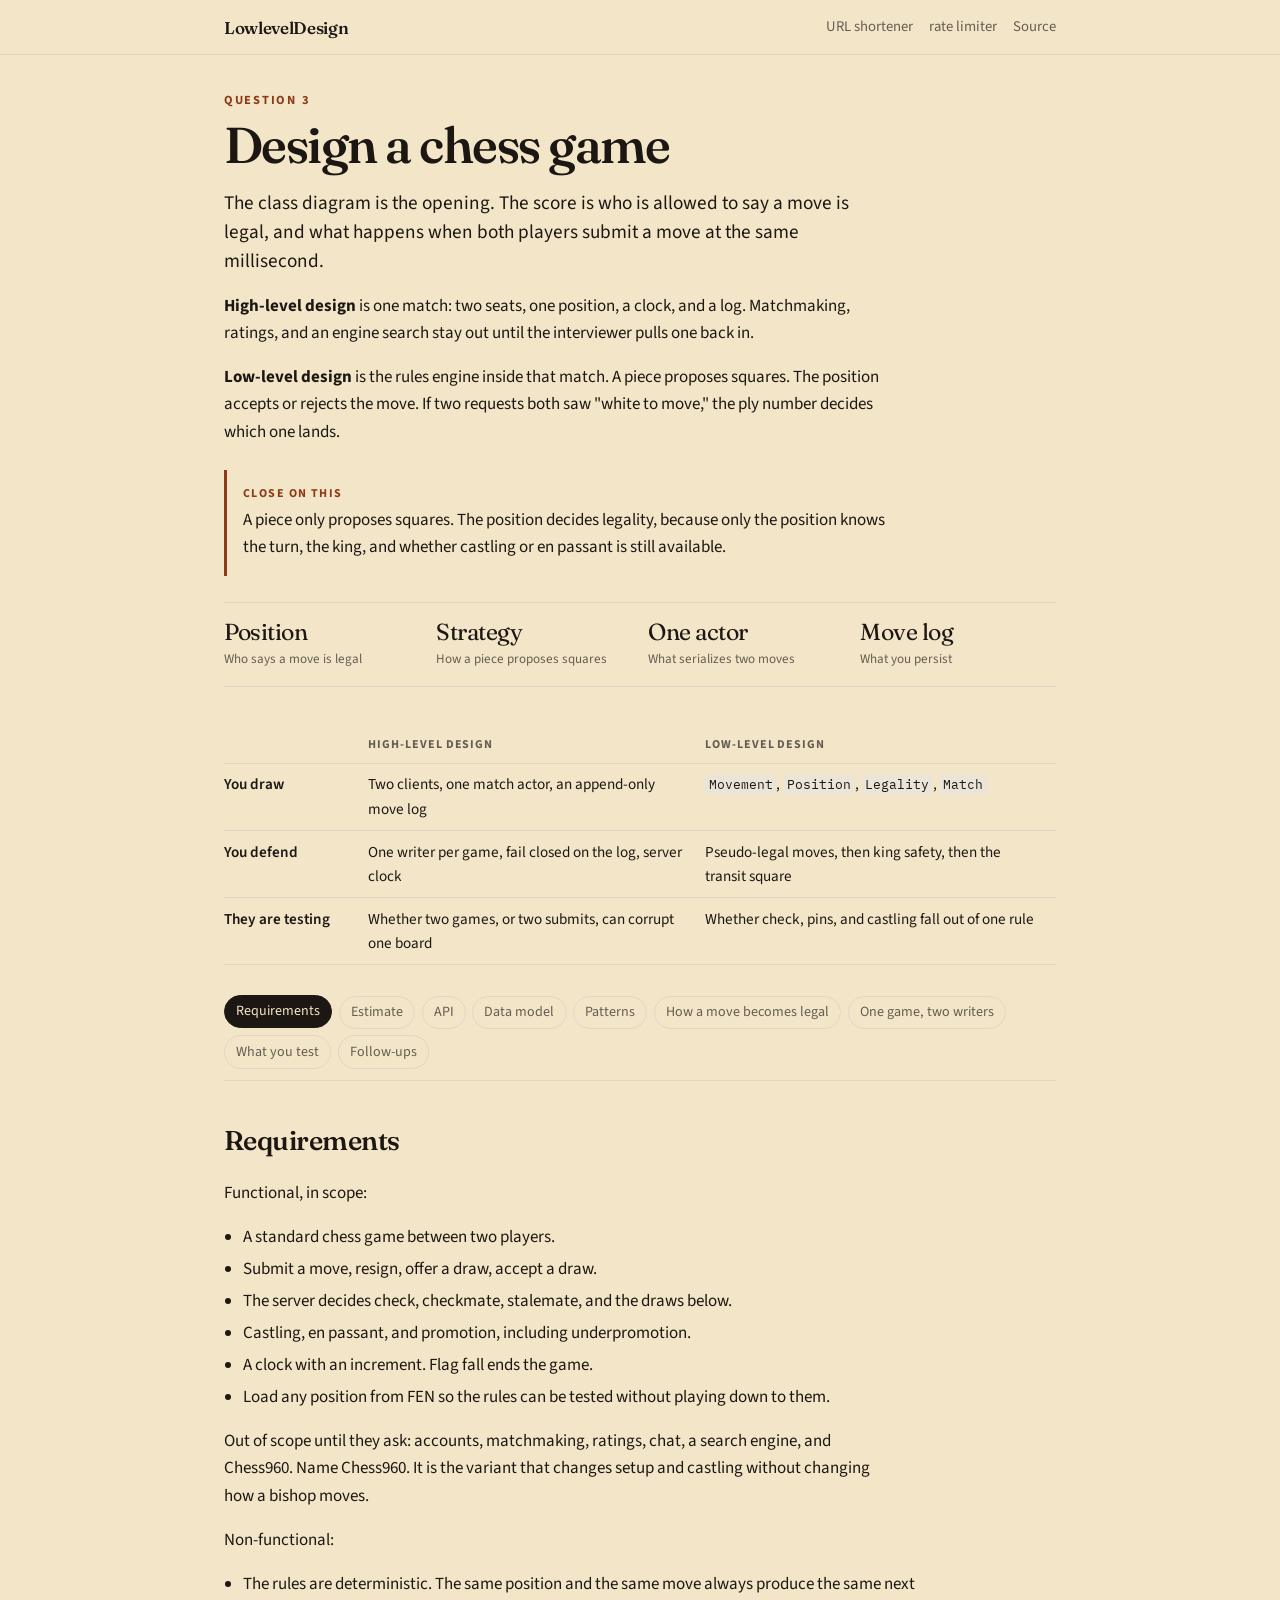
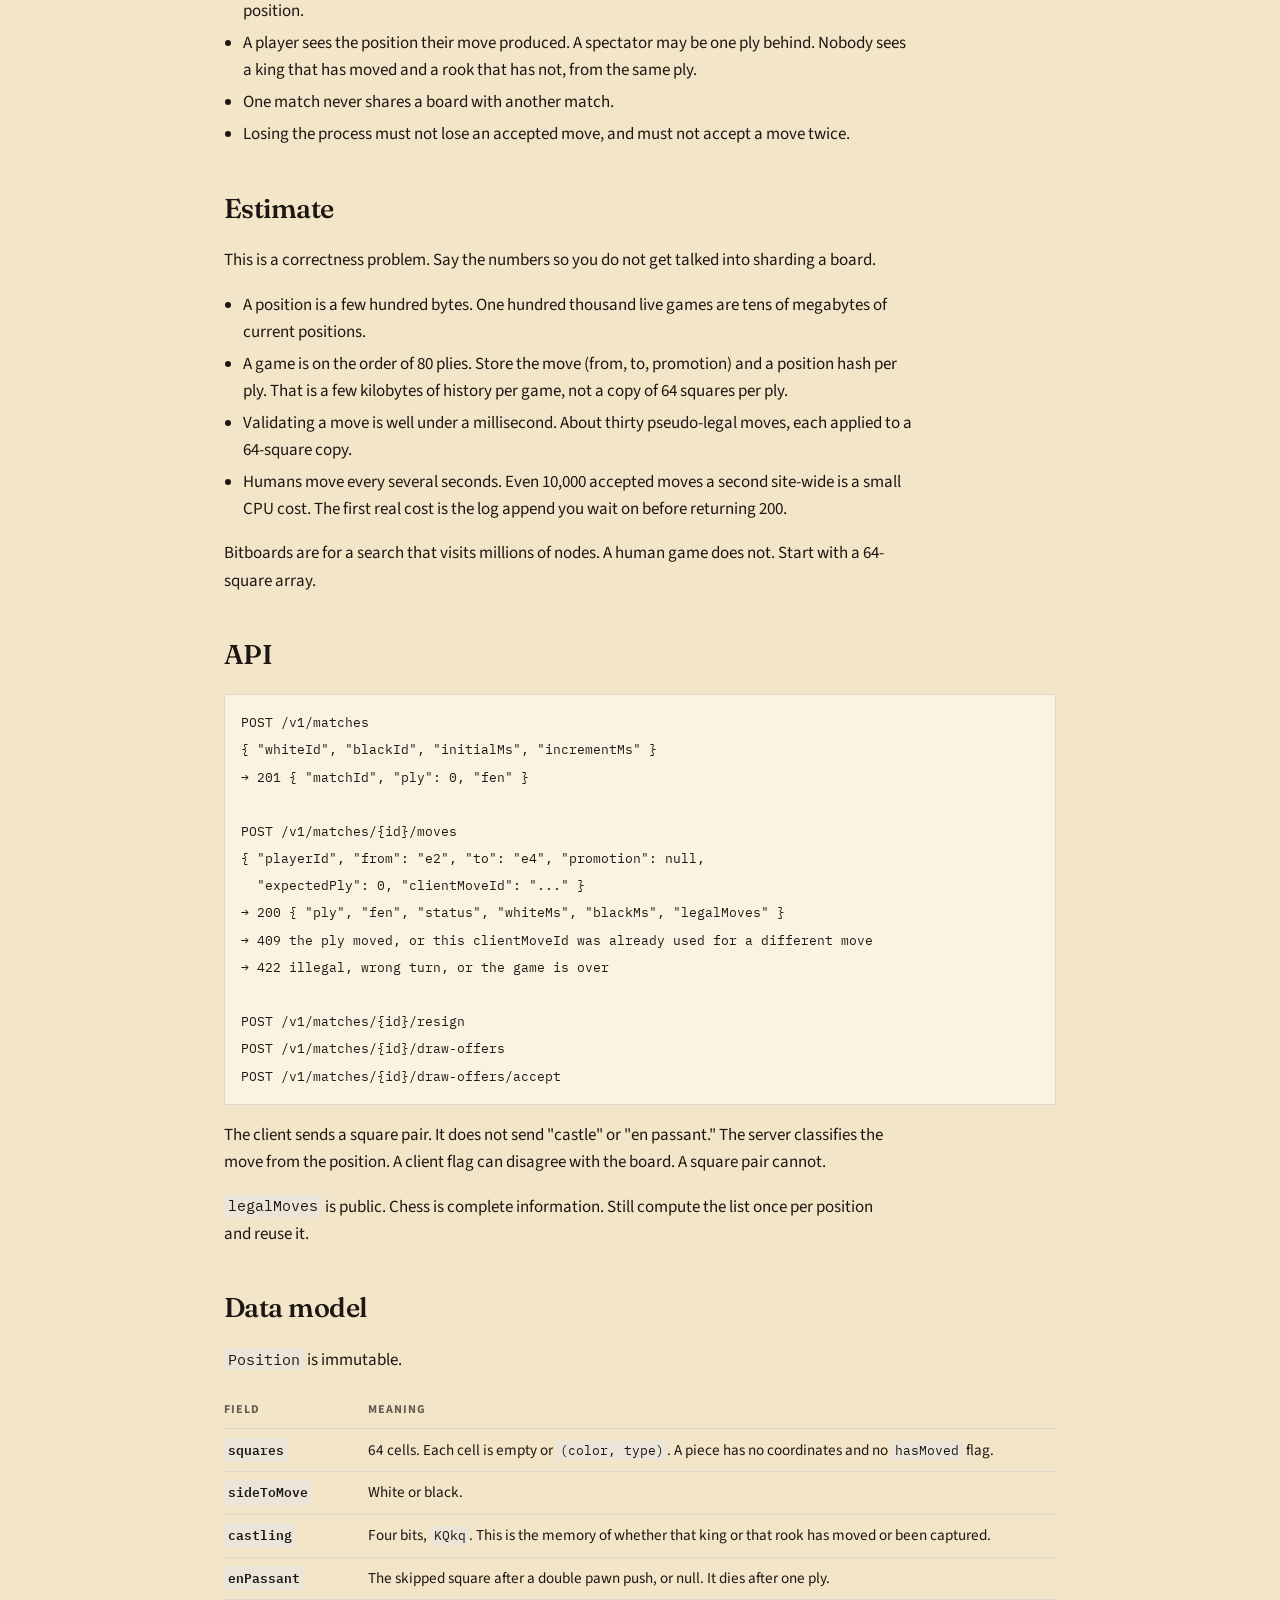
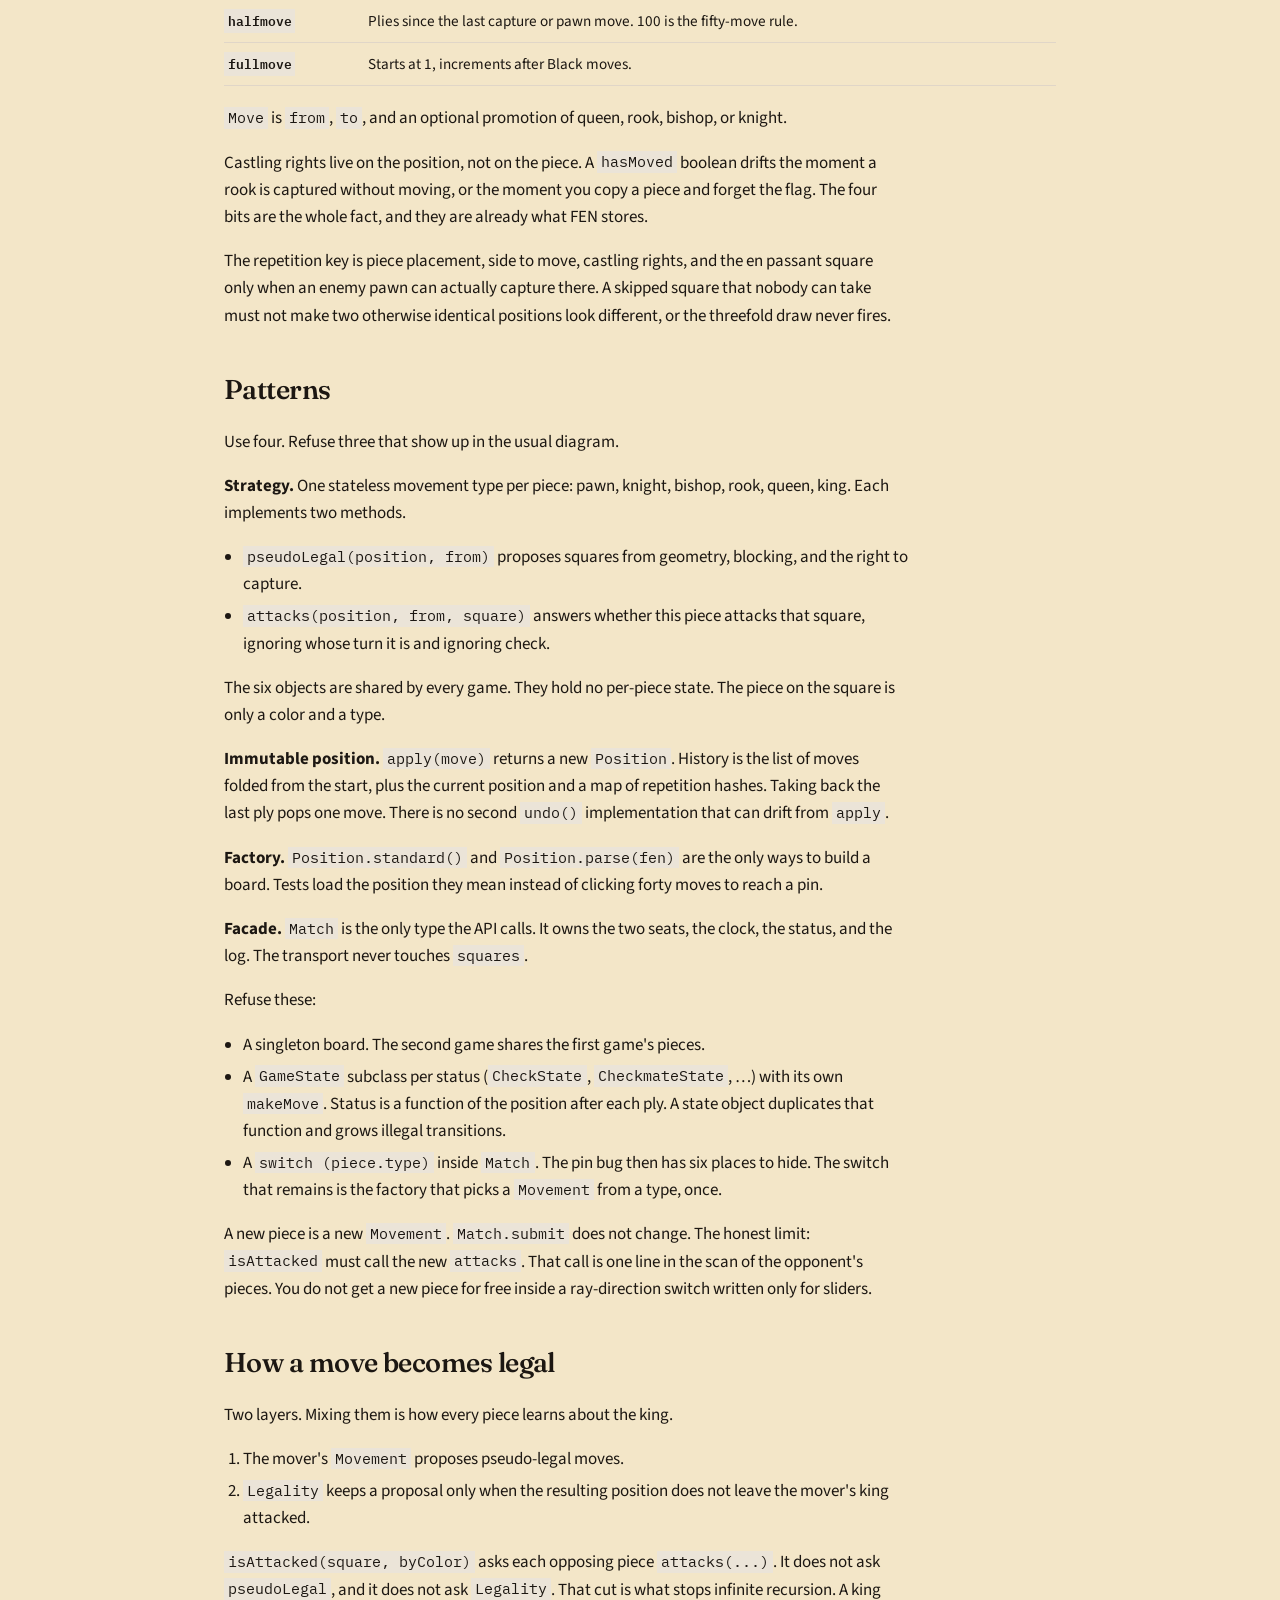
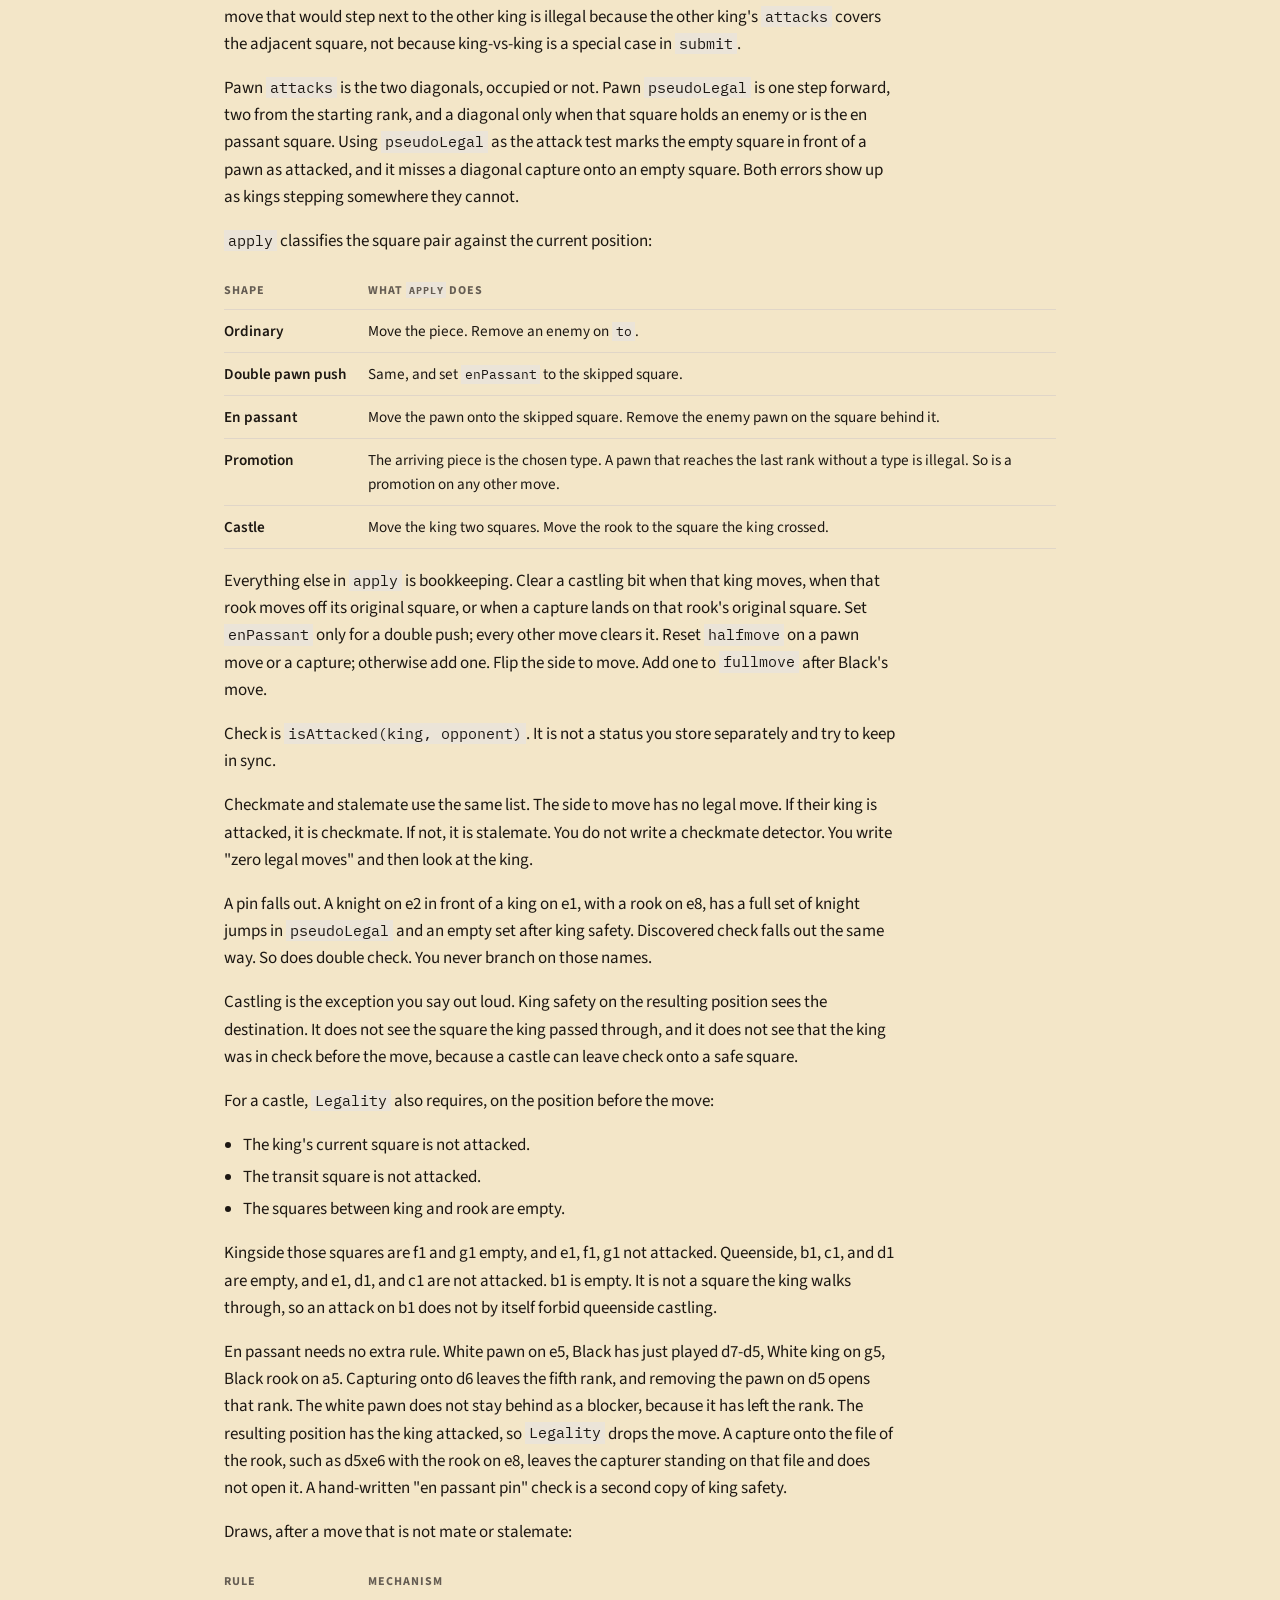
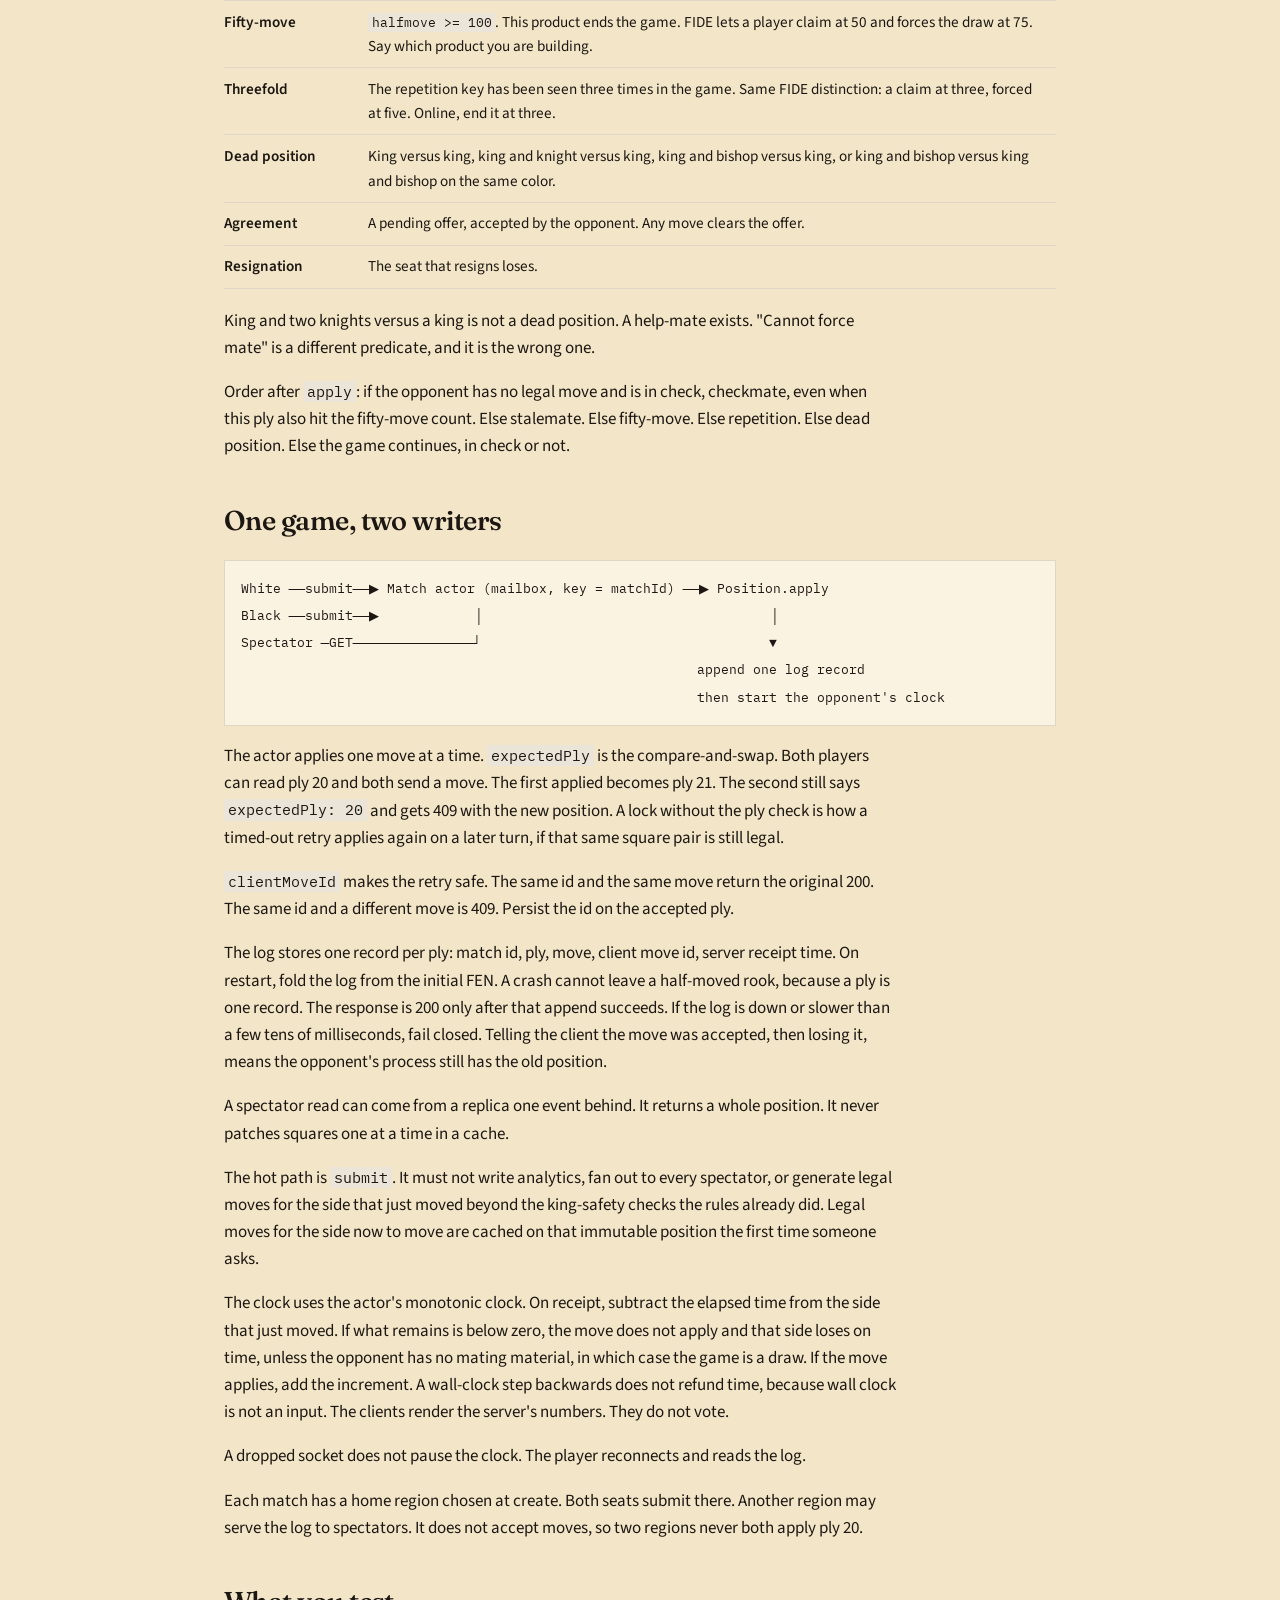
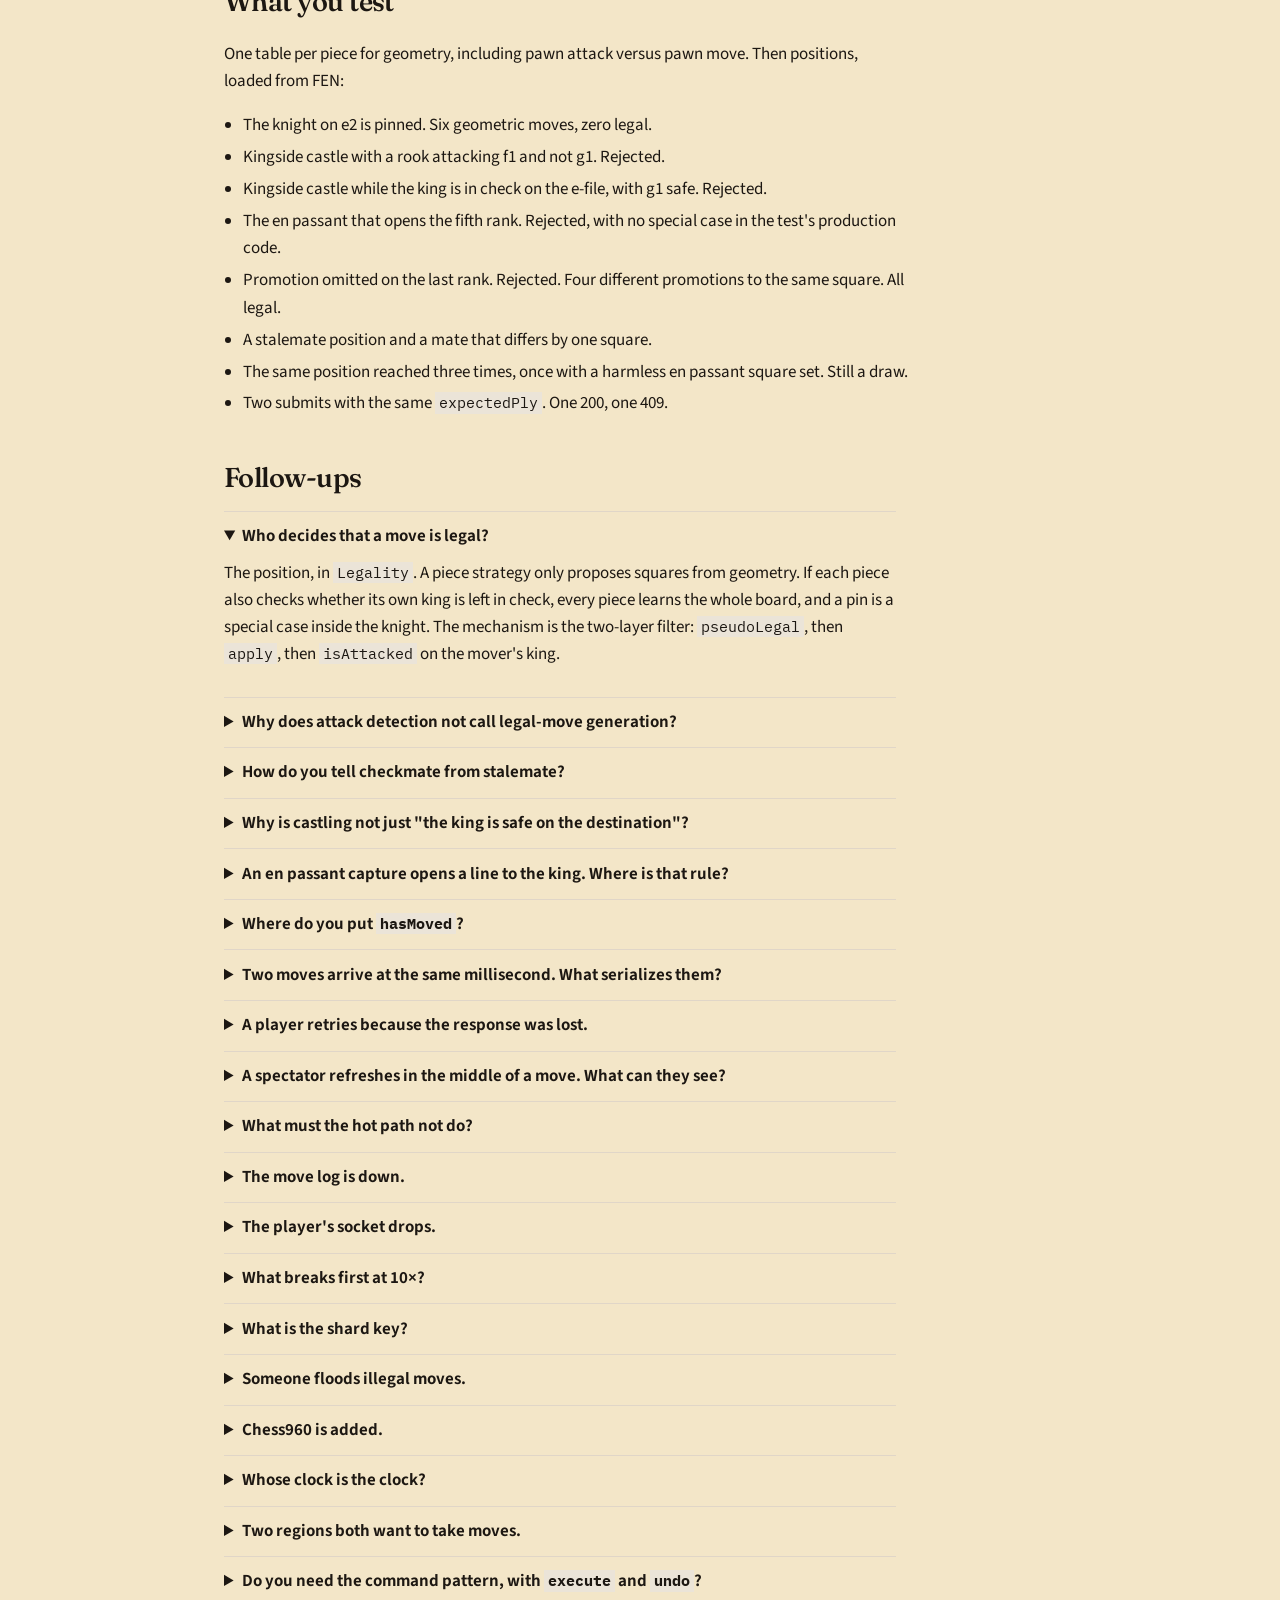
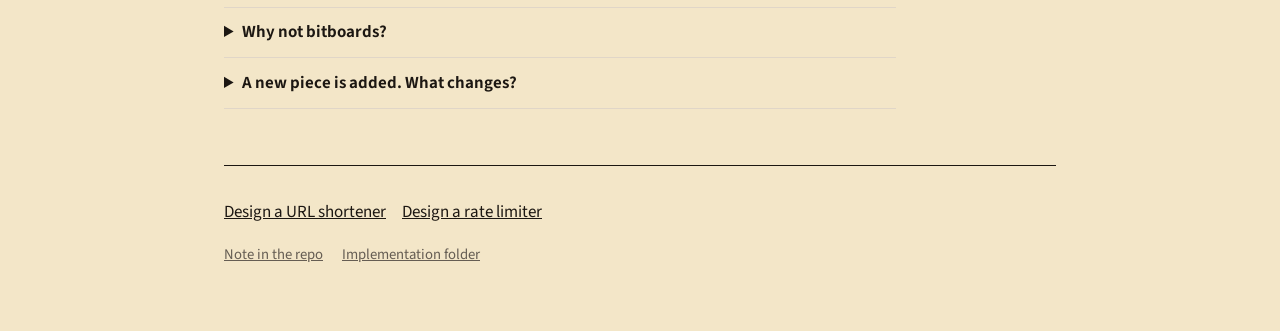
==== commit a51cf543: "Implement chess with movement strategies and an immutable position. The en passant example now uses " ====
--- a/docs/chess/index.html
+++ b/docs/chess/index.html
@@ -88,7 +88,7 @@
 <p>For a castle, <code>Legality</code> also requires, on the position before the move:</p>
 <ul><li>The king's current square is not attacked.</li><li>The transit square is not attacked.</li><li>The squares between king and rook are empty.</li></ul>
 <p>Kingside those squares are f1 and g1 empty, and e1, f1, g1 not attacked. Queenside, b1, c1, and d1 are empty, and e1, d1, and c1 are not attacked. b1 is empty. It is not a square the king walks through, so an attack on b1 does not by itself forbid queenside castling.</p>
-<p>En passant needs no extra rule. White pawn on d5, Black has just played e7-e5, White king on e1, Black rook on e8. Capturing en passant onto e6 removes the pawn on e5 and opens the file. The resulting position has the king attacked, so <code>Legality</code> drops the move. A hand-written &quot;en passant pin&quot; check is a second copy of king safety.</p>
+<p>En passant needs no extra rule. White pawn on e5, Black has just played d7-d5, White king on g5, Black rook on a5. Capturing onto d6 leaves the fifth rank, and removing the pawn on d5 opens that rank. The white pawn does not stay behind as a blocker, because it has left the rank. The resulting position has the king attacked, so <code>Legality</code> drops the move. A capture onto the file of the rook, such as d5xe6 with the rook on e8, leaves the capturer standing on that file and does not open it. A hand-written &quot;en passant pin&quot; check is a second copy of king safety.</p>
 <p>Draws, after a move that is not mate or stalemate:</p>
 <div class="table-wrap"><table><thead><tr><th>Rule</th><th>Mechanism</th></tr></thead><tbody><tr><th scope="row">Fifty-move</th><td><code>halfmove &gt;= 100</code>. This product ends the game. FIDE lets a player claim at 50 and forces the draw at 75. Say which product you are building.</td></tr><tr><th scope="row">Threefold</th><td>The repetition key has been seen three times in the game. Same FIDE distinction: a claim at three, forced at five. Online, end it at three.</td></tr><tr><th scope="row">Dead position</th><td>King versus king, king and knight versus king, king and bishop versus king, or king and bishop versus king and bishop on the same color.</td></tr><tr><th scope="row">Agreement</th><td>A pending offer, accepted by the opponent. Any move clears the offer.</td></tr><tr><th scope="row">Resignation</th><td>The seat that resigns loses.</td></tr></tbody></table></div>
 <p>King and two knights versus a king is not a dead position. A help-mate exists. &quot;Cannot force mate&quot; is a different predicate, and it is the wrong one.</p>
@@ -109,7 +109,7 @@
 <p>Each match has a home region chosen at create. Both seats submit there. Another region may serve the log to spectators. It does not accept moves, so two regions never both apply ply 20.</p>
 <h2 id="what-you-test">What you test</h2>
 <p>One table per piece for geometry, including pawn attack versus pawn move. Then positions, loaded from FEN:</p>
-<ul><li>The knight on e2 is pinned. Six geometric moves, zero legal.</li><li>Kingside castle with a rook attacking f1 and not g1. Rejected.</li><li>Kingside castle while the king is in check on the e-file, with g1 safe. Rejected.</li><li>The en passant that opens the e-file. Rejected, with no special case in the test's production code.</li><li>Promotion omitted on the last rank. Rejected. Four different promotions to the same square. All legal.</li><li>A stalemate position and a mate that differs by one square.</li><li>The same position reached three times, once with a harmless en passant square set. Still a draw.</li><li>Two submits with the same <code>expectedPly</code>. One 200, one 409.</li></ul>
+<ul><li>The knight on e2 is pinned. Six geometric moves, zero legal.</li><li>Kingside castle with a rook attacking f1 and not g1. Rejected.</li><li>Kingside castle while the king is in check on the e-file, with g1 safe. Rejected.</li><li>The en passant that opens the fifth rank. Rejected, with no special case in the test's production code.</li><li>Promotion omitted on the last rank. Rejected. Four different promotions to the same square. All legal.</li><li>A stalemate position and a mate that differs by one square.</li><li>The same position reached three times, once with a harmless en passant square set. Still a draw.</li><li>Two submits with the same <code>expectedPly</code>. One 200, one 409.</li></ul>
 <h2 id="follow-ups">Follow-ups</h2>
 <details class="qa" open>
         <summary>Who decides that a move is legal?</summary>
@@ -129,7 +129,7 @@
       </details>
 <details class="qa">
         <summary>An en passant capture opens a line to the king. Where is that rule?</summary>
-        <div class="qa-body"><p>Nowhere of its own. Apply the capture, including removing the pawn that was passed, and ask whether the mover's king is attacked. White pawn d5 takes on e6, the black pawn on e5 disappears, the rook on e8 sees the king on e1. The move is dropped by the same filter as a pin. A second &quot;en passant pin&quot; function will drift from that filter.</p></div>
+        <div class="qa-body"><p>Nowhere of its own. Apply the capture, including removing the pawn that was passed, and ask whether the mover's king is attacked. White pawn e5 takes on d6, the black pawn on d5 disappears, and both pawns have left the fifth rank, so the rook on a5 sees the king on g5. The move is dropped by the same filter as a pin. A second &quot;en passant pin&quot; function will drift from that filter.</p></div>
       </details>
 <details class="qa">
         <summary>Where do you put <code>hasMoved</code>?</summary>
